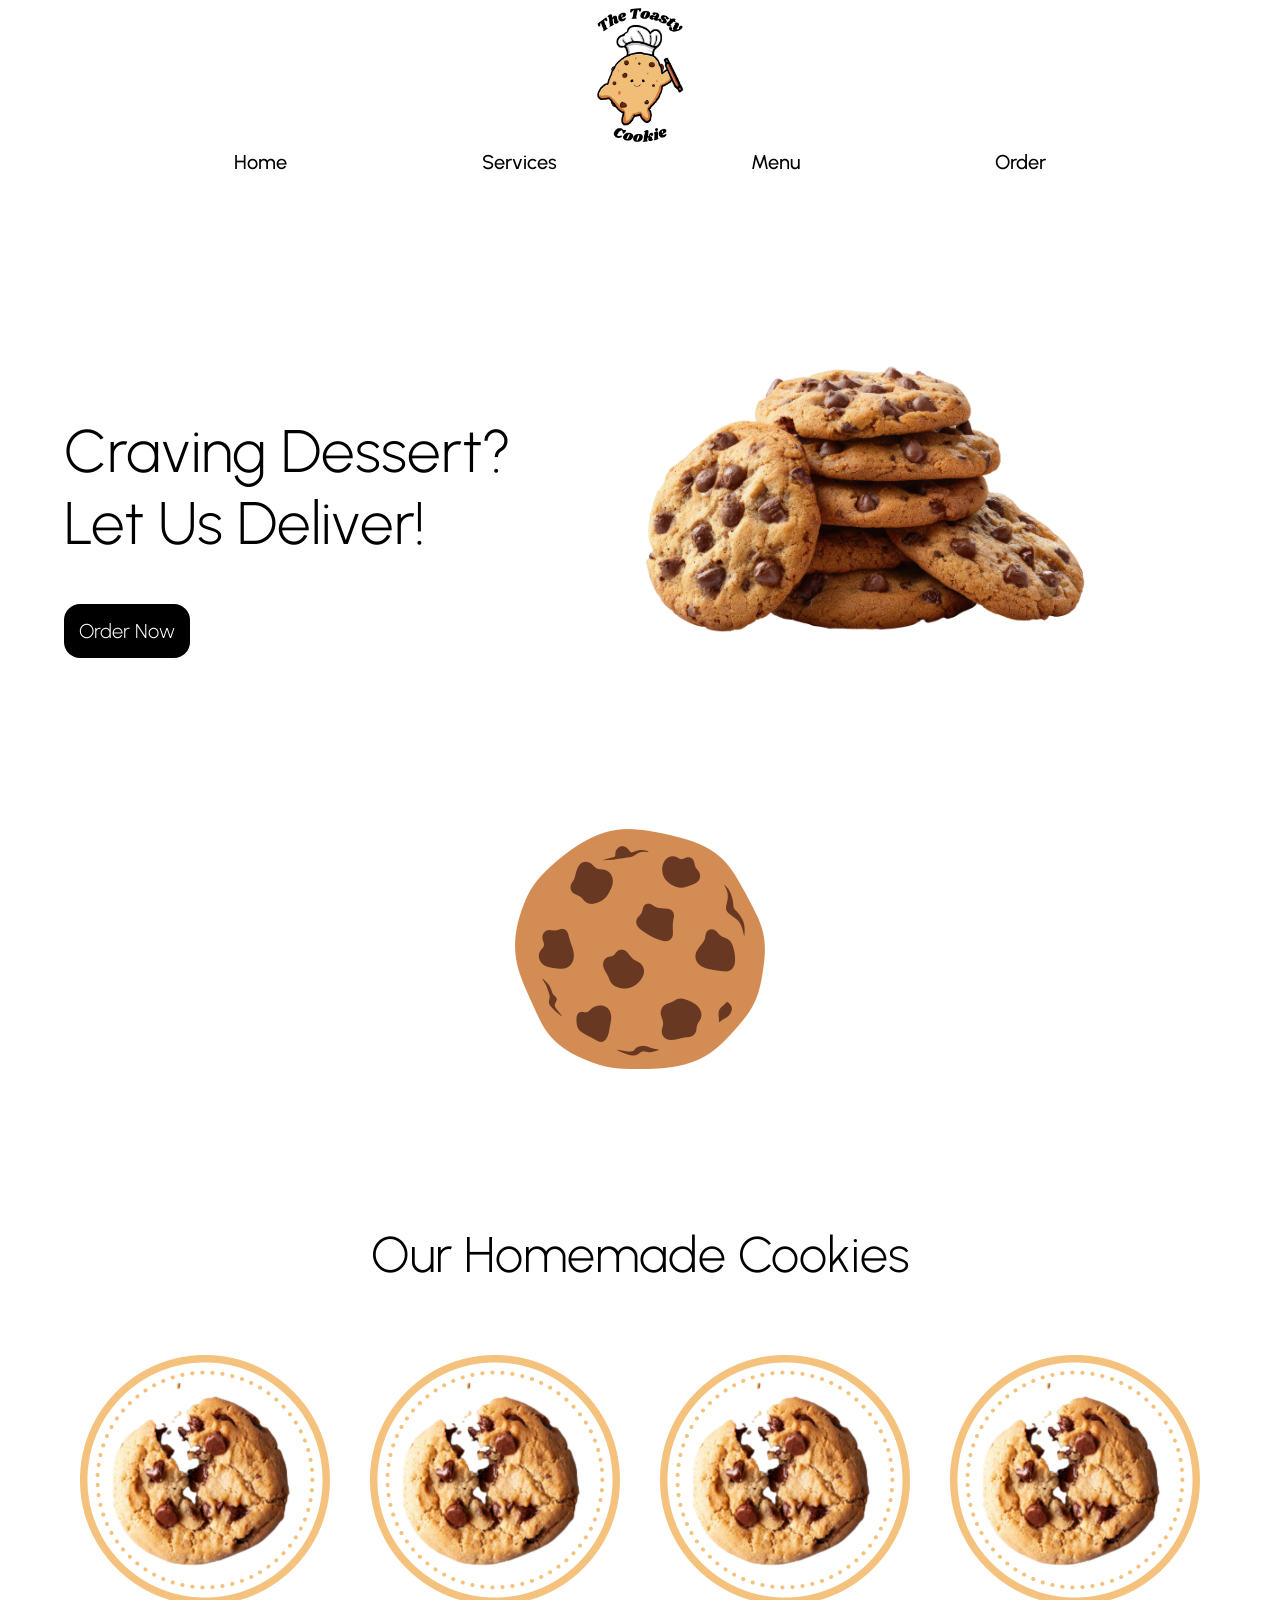
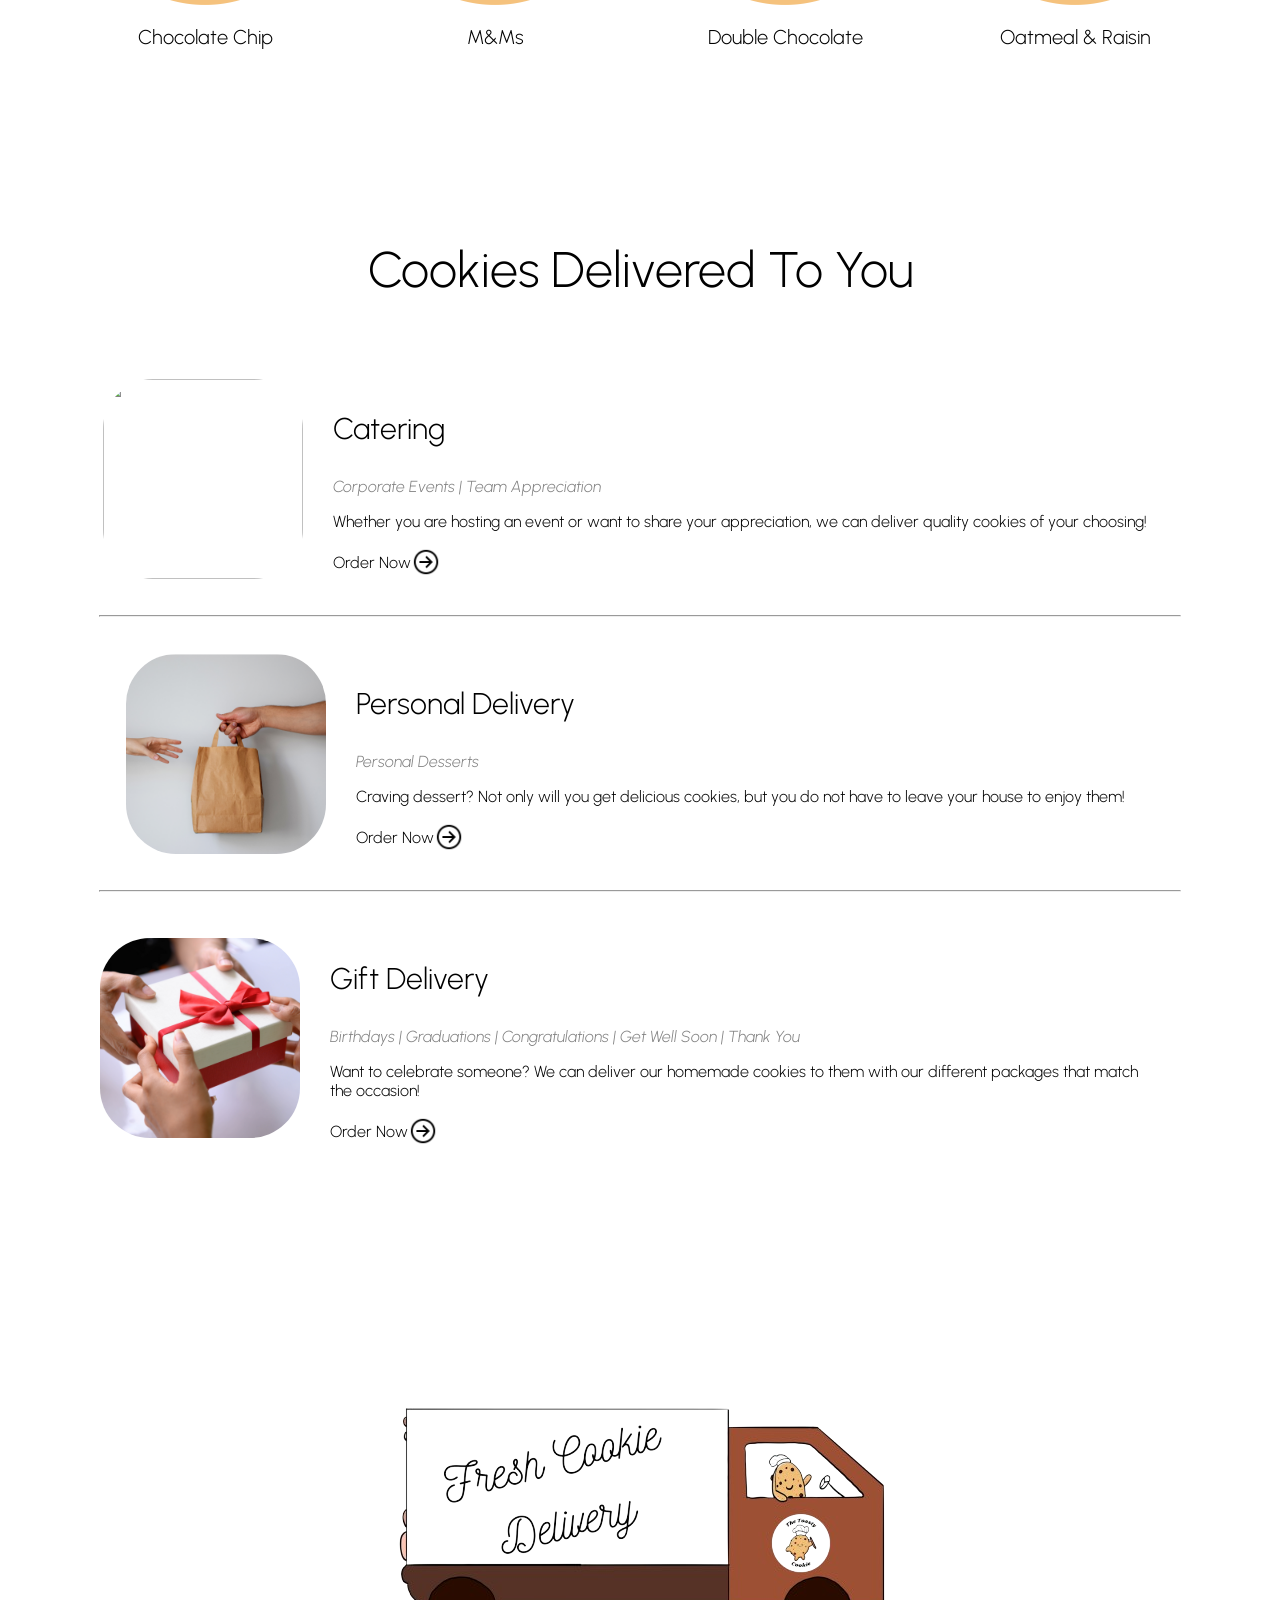
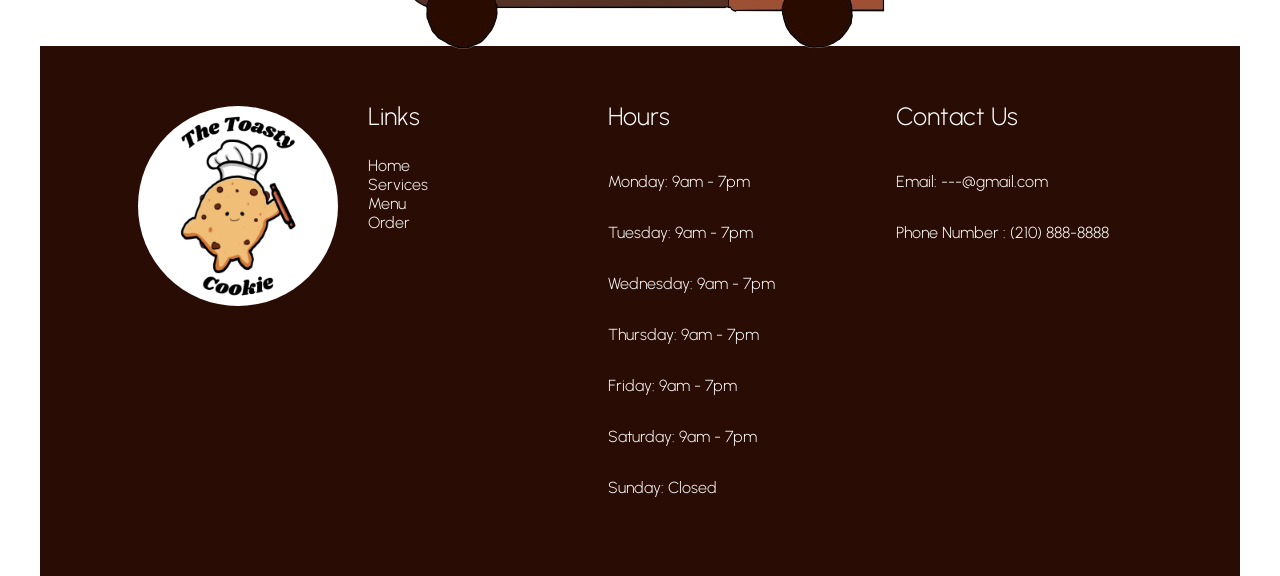
==== index.html @ 844aa222 "Add files via upload" ====
<html>

<head>
    <title>The Toasty Cookie</title>
    <link rel="icon" type="image/x-icon" href="./images/chef_toasty.ico">

    <meta name='viewport' content='width=device-width, initial-scale=1'>


    <link rel="stylesheet" href="./styles/main-style.css">


    <link rel="preconnect" href="https://fonts.googleapis.com">
    <link rel="preconnect" href="https://fonts.gstatic.com" crossorigin>
    <link href="https://fonts.googleapis.com/css2?family=Urbanist:ital,wght@0,100..900;1,100..900&display=swap" rel="stylesheet">

</head>


<body>
    <!-- Menu Container-->
    <div>
        <div class="menu-container">
            <!--Image-->
            <div>
                <img src="./images/logo.png" class="menu-logo"/>
            </div>

            <!--Options-->
            <div class="menu-options-container">
                <a href="./index.html">Home</a>
                <a href="./index.html#services">Services</a>
                <a href="./index.html#menu">Menu</a>
                <a href="./order.html">Order</a>
            </div>
        </div>
    </div>

    <!--Hero Container-->
    <div>
        <div class="hero-container">
            <!--Text + Button-->
            <div class="left-hero">
                <p class="hero-text">Craving Dessert? <br> Let Us Deliver!</p>
                <a class="hero-button">Order Now</a>
            </div>
            <!--Image-->
            <div class="right-hero">
                <img src="./images/hero-image.png" class="hero-image">
            </div>
        </div>
    </div>

    <div class="blank-spacer"></div>
    <!--Cookie Break-->
    <div>
        <center><img src="./images/cookie-break.png" class="cookie-break"></center>
    </div>
    <div class="blank-spacer"></div>

    <!--Menu Container-->
    <div id="menu">
        <div class="menu-items-container">
            <div class="menu-items-title">
                <p class="menu-items-title-text">Our Homemade Cookies</p>
            </div>

            <div class="menu-items-list">
                <div class="menu-items-item">
                    <img src="./images/chocolate-chip-menu.png" class="menu-items-item-image"/>
                    <p class="menu-items-item-title">Chocolate Chip</p>
                </div>

                <div class="menu-items-item">
                    <img src="./images/chocolate-chip-menu.png" class="menu-items-item-image"/>
                    <p class="menu-items-item-title">M&Ms</p>
                </div>

                <div class="menu-items-item">
                    <img src="./images/chocolate-chip-menu.png" class="menu-items-item-image"/>
                    <p class="menu-items-item-title">Double Chocolate</p>
                </div>

                <div class="menu-items-item">
                    <img src="./images/chocolate-chip-menu.png" class="menu-items-item-image"/>
                    <p class="menu-items-item-title">Oatmeal & Raisin</p>
                </div>
            </div>

        </div>
    </div>

    <div class="blank-spacer"></div>

    <!--Servies Container-->

    <div id="services">
        <div class="services-container">
            <div>
                <p class="services-title">Cookies Delivered To You</p>
            </div>

            <div class="service-item">
                <div><img src="./images/catering-service.png" class="service-image"/></div>
                <div class="service-item-text">
                    <p class="service-item-text-title">Catering</p>
                    <p class="service-item-text-examples">Corporate Events | Team Appreciation</p>
                    <p>Whether you are hosting an event or want to share your appreciation, we can deliver quality cookies of your choosing!</p>
                    <div class="service-item-order"><a href="./order.html">Order Now</a><img src="./images/arrow.png" class="service-item-order-arrow"></div>
                </div>
            </div>

            <hr style="width:90%">

            <div class="service-item">
                <div><img src="./images/personal-service.png" class="service-image"/></div>
                <div class="service-item-text">
                    <p class="service-item-text-title">Personal Delivery</p>
                    <p class="service-item-text-examples">Personal Desserts</p>
                    <p>Craving dessert? Not only will you get delicious cookies, but you do not have to leave your house to enjoy them!</p>
                    <div class="service-item-order"><a href="./order.html">Order Now</a><img src="./images/arrow.png" class="service-item-order-arrow"></div>
                </div>
            </div>

            <hr style="width:90%">

            <div class="service-item">
                <div><img src="./images/gift-service.png" class="service-image"/></div>
                <div class="service-item-text">
                    <p class="service-item-text-title">Gift Delivery</p>
                    <p class="service-item-text-examples">Birthdays  |  Graduations  |  Congratulations  |  Get Well Soon  |  Thank You</p>
                    <p>Want to celebrate someone? We can deliver our homemade cookies to them with our different packages that match the occasion!</p>
                    <div class="service-item-order"><a href="./order.html">Order Now</a><img src="./images/arrow.png" class="service-item-order-arrow"></div>
                </div>
            </div>

        </div>
    </div>

    <div class="blank-spacer"></div>

    <center><img src="./images/cookie-delivery.png" class="cookie-delivery-break"></center>
</body>
<footer>
    <!--footer-->
    <div class="footer-overall-container">
        <div class="footer-container">
            <div>
                <img src="./images/logo.png" class="footer-logo">
            </div>

            <div class="footer-links-container">
                <p class="footer-links-title">Links</p>
                <a href="./index.html" class="footer-links-text">Home</a>
                <a href="./index.html#services" class="footer-links-text">Services</a>
                <a href="./index.html#menu" class="footer-links-text">Menu</a>
                <a href="./order.html" class="footer-links-text">Order</a>
            </div>

            <div class="footer-hours-container">
                <p class="footer-hours-title">Hours</p>
                <p class="footer-links-text">Monday: 9am - 7pm</p>
                <p class="footer-links-text">Tuesday: 9am - 7pm</p>
                <p class="footer-links-text">Wednesday: 9am - 7pm</p>
                <p class="footer-links-text">Thursday: 9am - 7pm</p>
                <p class="footer-links-text">Friday: 9am - 7pm</p>
                <p class="footer-links-text">Saturday: 9am - 7pm</p>
                <p class="footer-links-text">Sunday: Closed</p>
            </div>

            <div class="footer-contact-container">
                <p class="footer-links-title">Contact Us</p>
                <p class="footer-links-text">Email: ---@gmail.com</p>
                <p class="footer-links-text">Phone Number : (210) 888-8888</p>
            </div>
        </div>
    </div>

    </footer>



</html>
---- styles/main-style.css ----
body
{
    max-width: 1200px;
    margin: auto;

    font-family: "Urbanist", sans-serif;
    font-optical-sizing: auto;
    font-weight: 300;
    font-style: normal;
}

.menu-options-container a
{
    text-decoration: none;
    color:black;
}



.menu-logo
{
    width: 150px;
}

.menu-container
{
    display: flex;
    flex-direction: column;
    justify-content: center;
    align-items: center;
    
    padding-bottom: 100px;
}

.menu-options-container
{
    display: flex;
    flex-direction: row;
    justify-content: space-evenly;
    align-items: center;
    width: 100%;
    font-size: 20px;

    font-family: "Urbanist", sans-serif;
    font-optical-sizing: auto;
    font-weight: 500;
    font-style: normal;
}

.hero-container
{
    display: flex;
    flex-direction: row;
    justify-content: center;
    align-items: center;
}

.left-hero
{
    width: 48%;
}

.right-hero
{
    width: 48%;
}

.hero-image
{
    width:450px;
}

.hero-text
{
    font-size: 60px;
}

.hero-button
{
    background-color: black;
    border-radius: 16px;
    font-size: 20px;
    color: white;
    padding: 15px;
}

.cookie-break
{
    width:250px;
}

.blank-spacer
{
    height:100px;
}

.menu-items-container
{
    display: flex;
    flex-direction: column;
    justify-content: center;
    align-items: center;

}
.menu-items-title-text
{
    font-size: 50px;
}

.menu-items-list
{
    display: flex;
    flex-direction: row;
    justify-content: center;
    align-items: center;
    flex-wrap: wrap;
}

.menu-items-item
{
    display: flex;
    flex-direction: column;
    justify-content: center;
    align-items: center;
    padding: 20px;
}

.menu-items-item-image
{
    width: 250px;
}

.menu-items-item-title
{
    font-size: 20px;
}

.services-container
{
    display: flex;
    flex-direction: column;
    justify-content: center;
    align-items: center;
}

.services-title
{
    font-size: 50px;
}

.service-item
{
    display: flex;
    flex-direction: row;
    justify-content: center;
    align-items: center;
    width: 90%;
}

.service-image
{
    width: 200px;
    border-radius: 50px;
}

.service-item-text
{
    padding: 30px;
}

.service-item-text-title
{
    font-size: 30px;
}

.service-item-text-examples
{
    font-size: 16px;
    color: grey;
    font-style: italic;
}

.service-item-order-arrow
{
    width:30px;
}

.service-item-order
{
    display: flex;
    flex-direction: row;
    align-items: center;
}

.service-item-order a
{
    text-decoration: none;
    color:black;
}

.cookie-delivery-break
{
    width:500px
}

.footer-container
{
    background-color: #290c03;
    margin-top: -130px;
    display: flex;
    flex-direction: row;
    align-items:flex-start;
    justify-content: center;
    height: 500px;
    padding-top: 30px;
}

.footer-logo
{
    width: 200px;
    border-radius: 100%;
    padding: 30px;
}

.footer-links-title
{
    font-size: 25px;
    color: white;
}

.footer-hours-title
{
    font-size: 25px;
    color: white;
}

.footer-links-container
{
    width:20%;
    display: flex;
    flex-direction: column;
    align-items:flex-start;
    justify-content: flex-start;
}

.footer-links-text
{
    color: white;
    text-decoration: none;
}

.footer-hours-container
{
    width:24%;
    display: flex;
    flex-direction: column;
    align-items:flex-start;
    justify-content: center;
}

.footer-contact-container
{
    width:23%;
    display: flex;
    flex-direction: column;
    align-items:flex-start;
    justify-content: flex-start;
}

@media (max-width: 500px)
{
    body
    {

        font-family: "Urbanist", sans-serif;
        font-optical-sizing: auto;
        font-weight: 300;
        font-style: normal;
    }

    .menu-options-container
    {
        display: flex;
        flex-direction: row;
        justify-content: space-evenly;
        align-items: center;
        font-size: 20px;

        font-family: "Urbanist", sans-serif;
        font-optical-sizing: auto;
        font-weight: 500;
        font-style: normal;
    }

    .hero-container
    {
        display: flex;
        flex-direction: column;
        justify-content: center;
        align-items: center;
        padding: 40px;

    }
    .hero-text
    {
        font-size: 40px;
    }

    .hero-button
    {
        width:100px;
        background-color: black;
        border-radius: 16px;
        font-size: 17px;
        color: white;
        padding: 10px;
    }


    .hero-image
    {
        display: none;
    }

    .left-hero
    {
        width: 100%;
    }

    .right-hero
    {
        width: 0%;
    }

    .cookie-break
    {
        width:150px;
    }
    .cookie-delivery-break
    {
        width:300px
    }

    .services-title
    {
        font-size: 20px;
    }

    .menu-items-title-text
    {
        font-size: 20px;
    }

    .menu-items-item-image
    {
        width: 200px;
    }

    .service-item
    {
        display: flex;
        flex-direction: column;
        justify-content: center;
        align-items: center;
        width: 90%;
        padding-top: 30px;
    }

    .footer-container
    {
        background-color: #290c03;
        margin-top: -77px;
        display: flex;
        flex-direction: column;
        align-items:flex-start;
        justify-content: center;
        height: 1300px;
        padding-left: 30px;
    }


    .footer-links-container
    {
        display: flex;
        flex-direction: column;
        align-items:flex-start;
        justify-content: flex-start;
        width: 80%;
    }
    .footer-hours-container
    {
        display: flex;
        flex-direction: column;
        align-items:flex-start;
        justify-content: flex-start;
        width: 80%;
    }
    .footer-contact-container
    {
        display: flex;
        flex-direction: column;
        align-items:flex-start;
        justify-content: flex-start;
        width: 80%;
    }
}
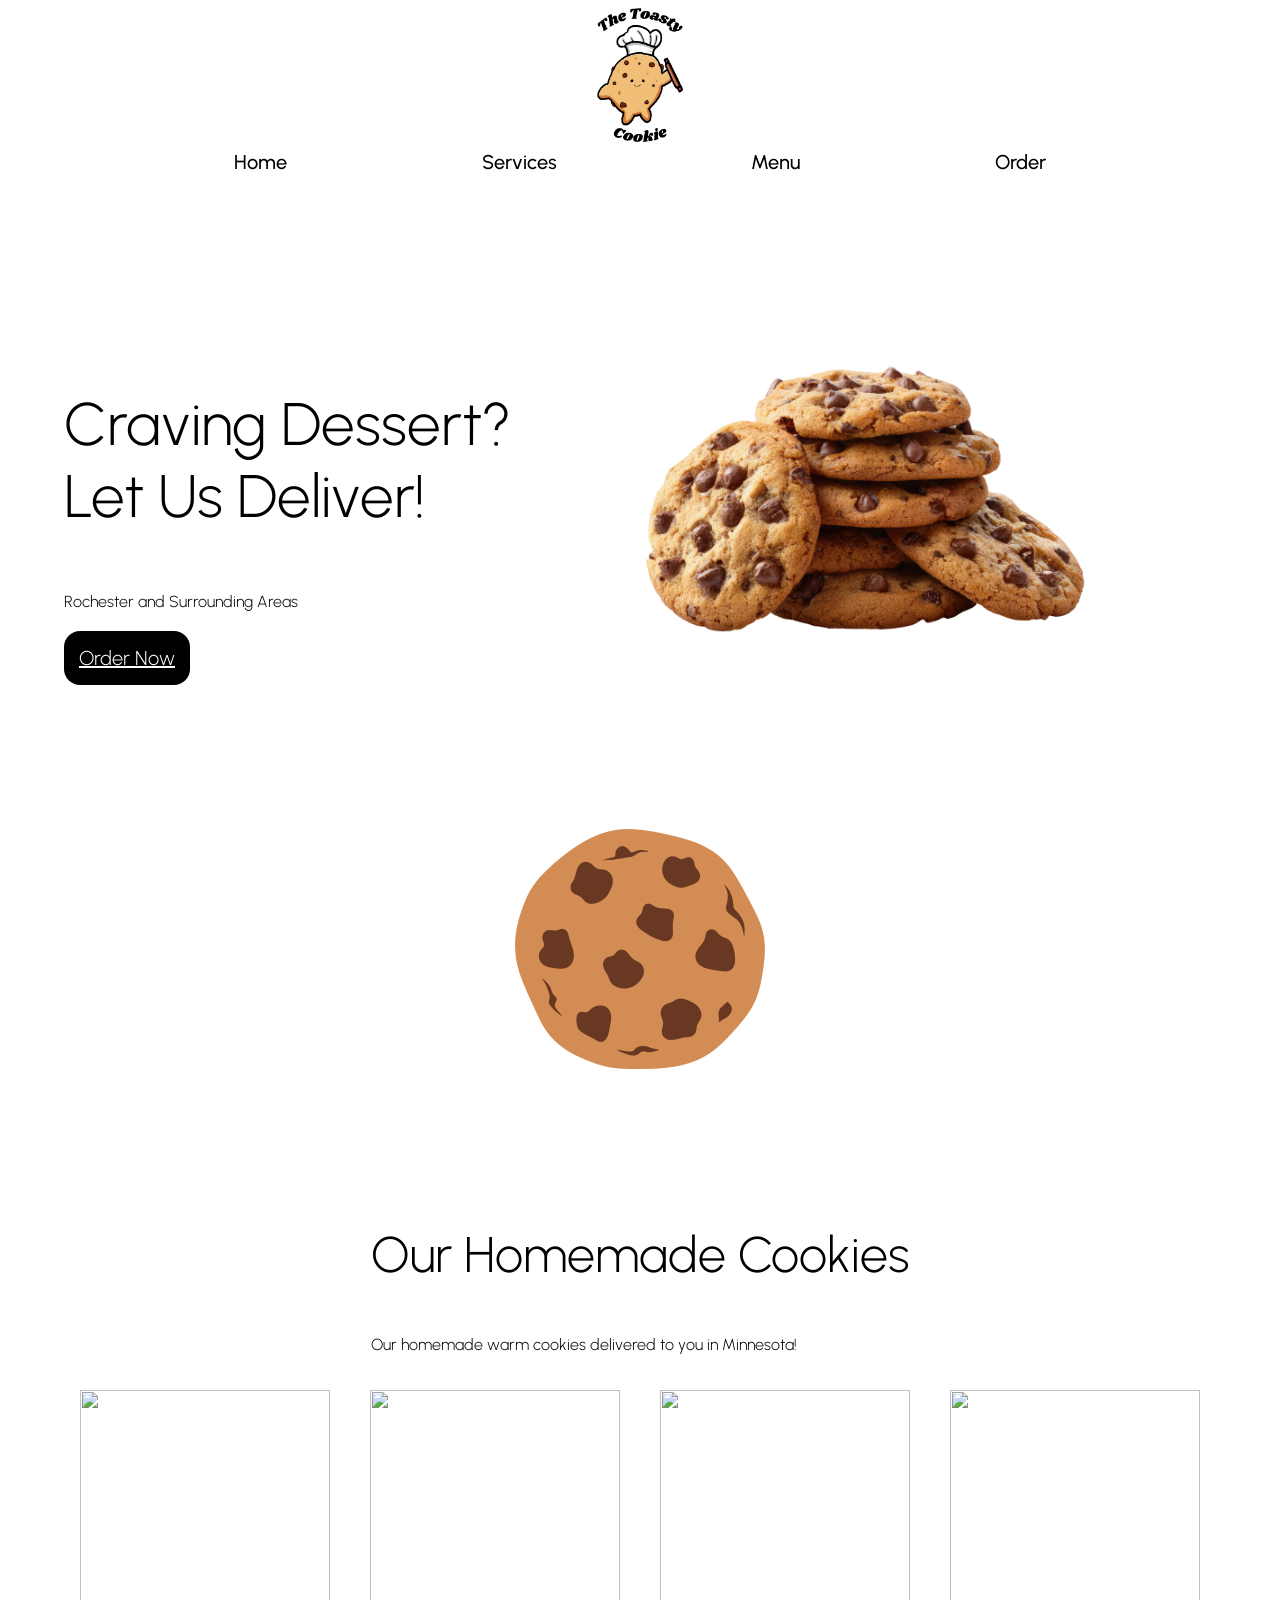
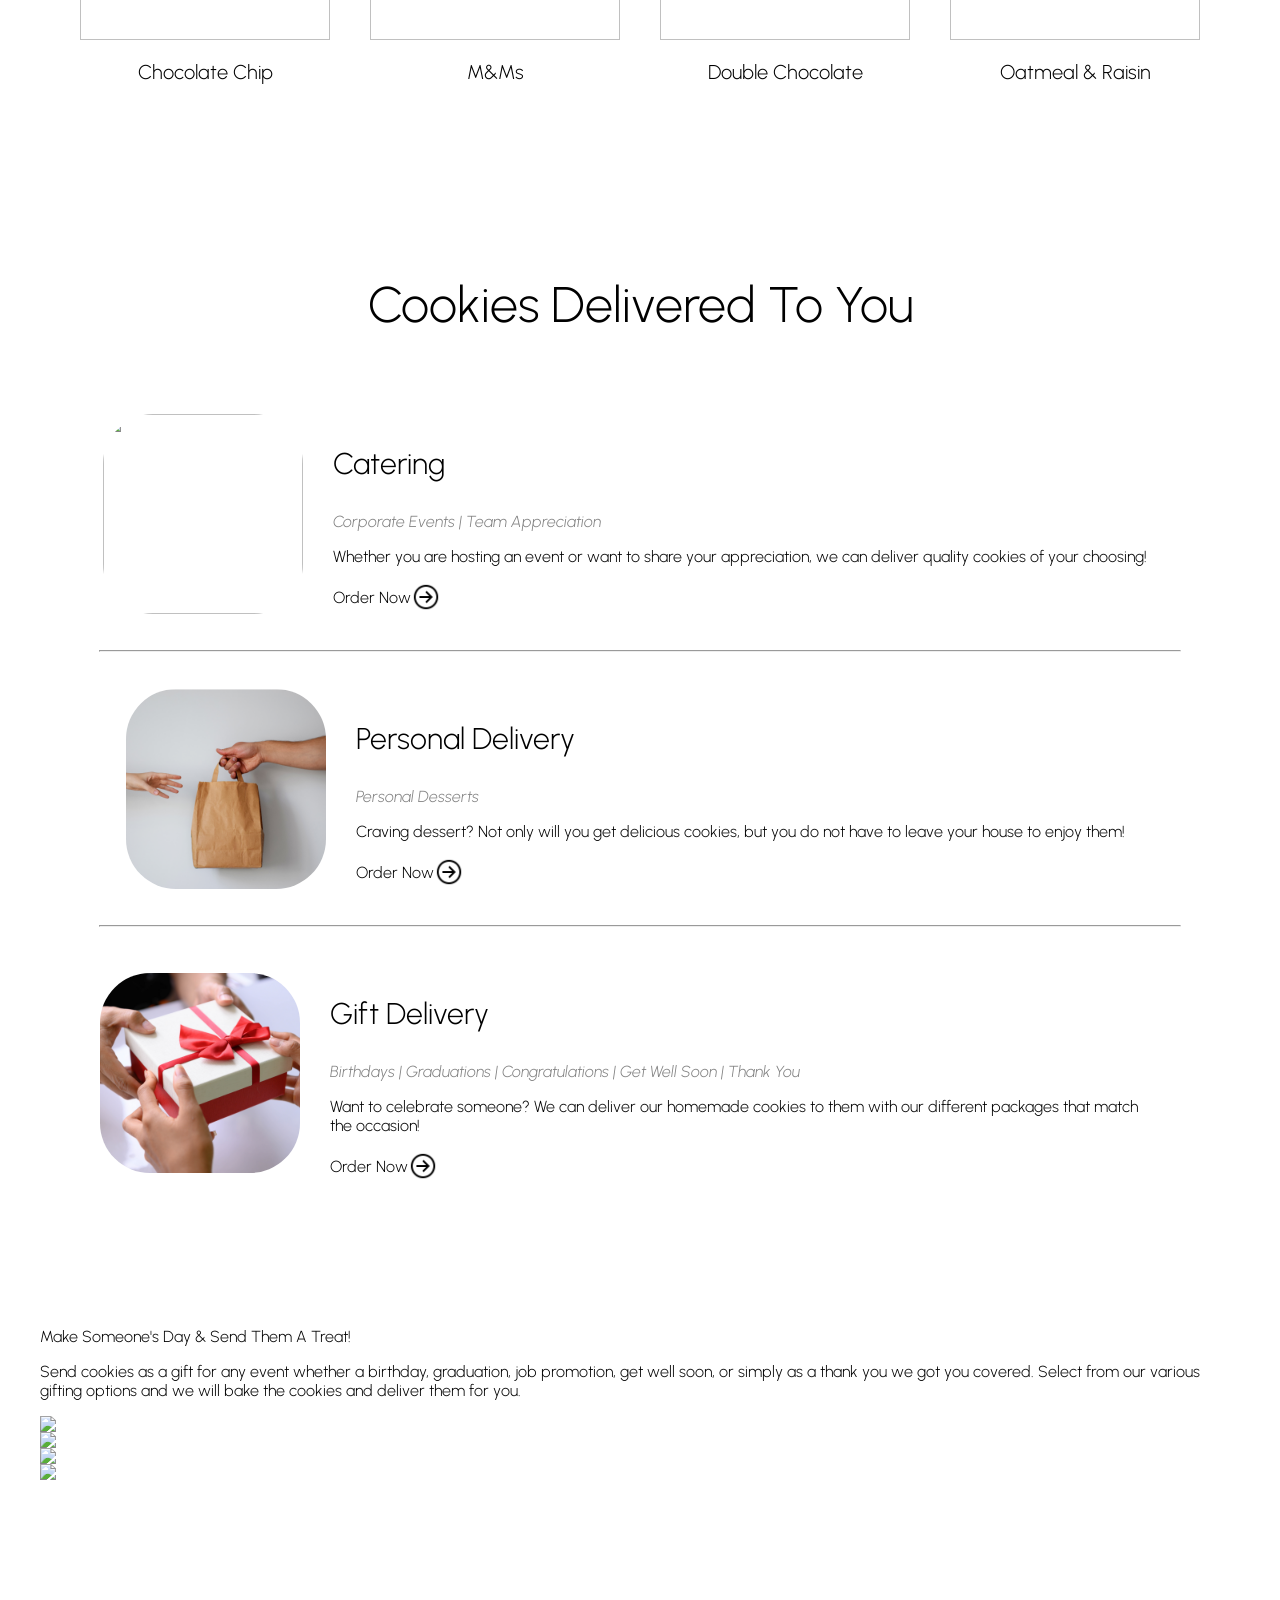
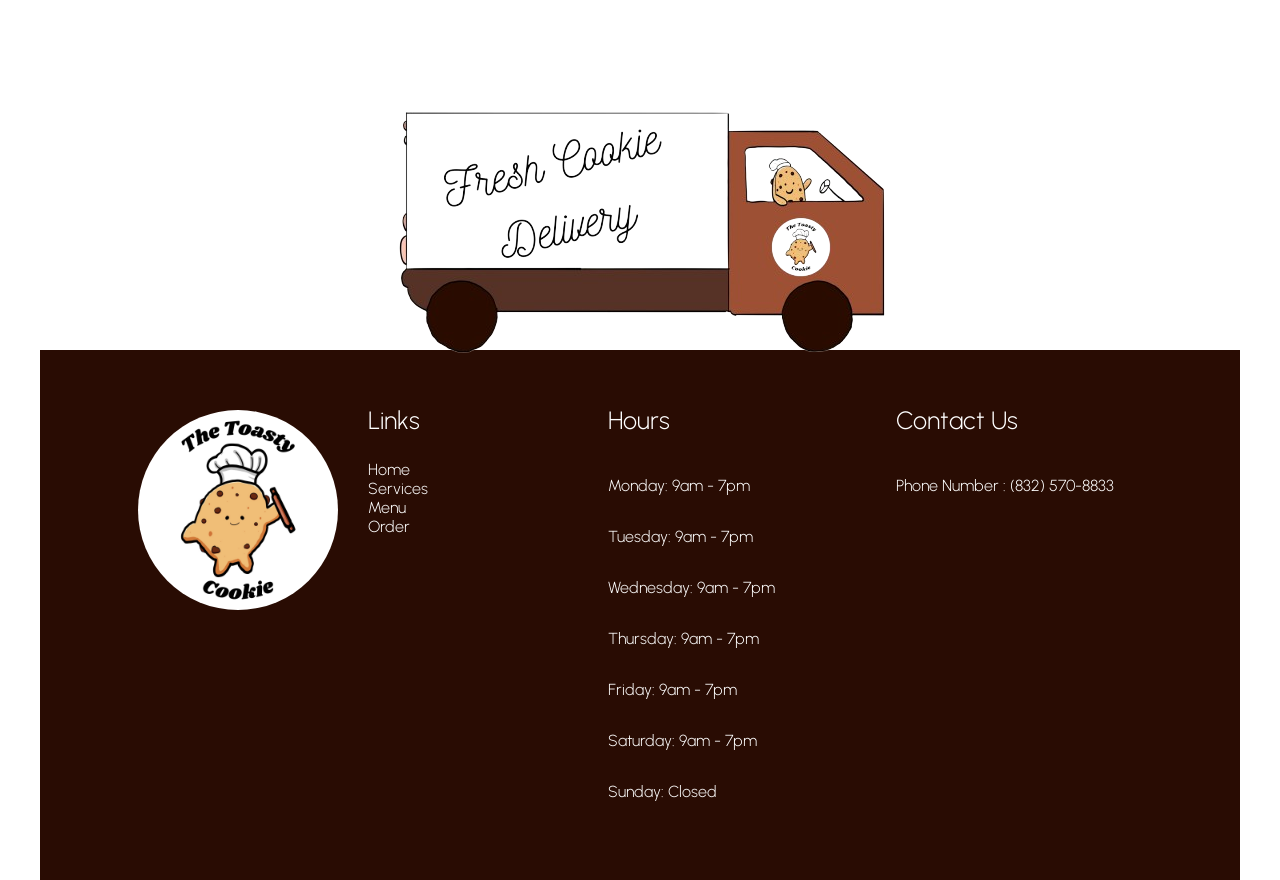
==== commit a12e6e59: "Add files via upload" ====
--- a/index.html
+++ b/index.html
@@ -42,7 +42,9 @@
             <!--Text + Button-->
             <div class="left-hero">
                 <p class="hero-text">Craving Dessert? <br> Let Us Deliver!</p>
-                <a class="hero-button">Order Now</a>
+                <p class="hero-subtext">Rochester and Surrounding Areas</p>
+                <br>
+                <a class="hero-button" href="./order.html">Order Now</a>
             </div>
             <!--Image-->
             <div class="right-hero">
@@ -63,26 +65,27 @@
         <div class="menu-items-container">
             <div class="menu-items-title">
                 <p class="menu-items-title-text">Our Homemade Cookies</p>
+                <p class="menu-items-title-subtext">Our homemade warm cookies delivered to you in Minnesota!</p>
             </div>
 
             <div class="menu-items-list">
                 <div class="menu-items-item">
-                    <img src="./images/chocolate-chip-menu.png" class="menu-items-item-image"/>
+                    <img src="./images/cookie_images/chocolate_chip.png" class="menu-items-item-image"/>
                     <p class="menu-items-item-title">Chocolate Chip</p>
                 </div>
 
                 <div class="menu-items-item">
-                    <img src="./images/chocolate-chip-menu.png" class="menu-items-item-image"/>
+                    <img src="./images/cookie_images/mm.png" class="menu-items-item-image"/>
                     <p class="menu-items-item-title">M&Ms</p>
                 </div>
 
                 <div class="menu-items-item">
-                    <img src="./images/chocolate-chip-menu.png" class="menu-items-item-image"/>
+                    <img src="./images/cookie_images/double_chocolate.png" class="menu-items-item-image"/>
                     <p class="menu-items-item-title">Double Chocolate</p>
                 </div>
 
                 <div class="menu-items-item">
-                    <img src="./images/chocolate-chip-menu.png" class="menu-items-item-image"/>
+                    <img src="./images/cookie_images/oatmeal.png" class="menu-items-item-image"/>
                     <p class="menu-items-item-title">Oatmeal & Raisin</p>
                 </div>
             </div>
@@ -138,6 +141,36 @@
     </div>
 
     <div class="blank-spacer"></div>
+
+    <!-- Gift Showcase -->
+
+    <div class="gift-showcase-section-container">
+        <div class="gift-showcase-header-text-container">
+            <p class="gift-showcase-header-text-title">Make Someone's Day & Send Them A Treat!</p>
+            <p>Send cookies as a gift for any event whether a birthday, graduation, job promotion, get well soon, or simply as a thank you we got you covered. Select from our various gifting options and we will bake the cookies and deliver them for you.</p>
+        </div>
+
+        <div class="gift-showcase-images-container">
+            <div class="gift-showcase-image-item">
+                <img src="./images/gift_type_images/happy_birthday.jpeg" class="gift_type_image_showcase">
+            </div>
+            
+            <div class="gift-showcase-image-item">
+                <img src="./images/gift_type_images/congratulations.jpeg" class="gift_type_image_showcase">
+            </div>
+
+            <div class="gift-showcase-image-item">
+                <img src="./images/gift_type_images/get_well_soon.jpeg" class="gift_type_image_showcase">
+            </div>
+
+            <div class="gift-showcase-image-item">
+                <img src="./images/gift_type_images/thank_you.jpeg" class="gift_type_image_showcase">
+            </div>
+        </div>
+    </div>
+
+    <div class="blank-spacer"></div>
+
 
     <center><img src="./images/cookie-delivery.png" class="cookie-delivery-break"></center>
 </body>
@@ -170,8 +203,8 @@
 
             <div class="footer-contact-container">
                 <p class="footer-links-title">Contact Us</p>
-                <p class="footer-links-text">Email: ---@gmail.com</p>
-                <p class="footer-links-text">Phone Number : (210) 888-8888</p>
+                <!--<p class="footer-links-text">Email: ---@gmail.com</p>-->
+                <p class="footer-links-text">Phone Number : (832) 570-8833</p>
             </div>
         </div>
     </div>
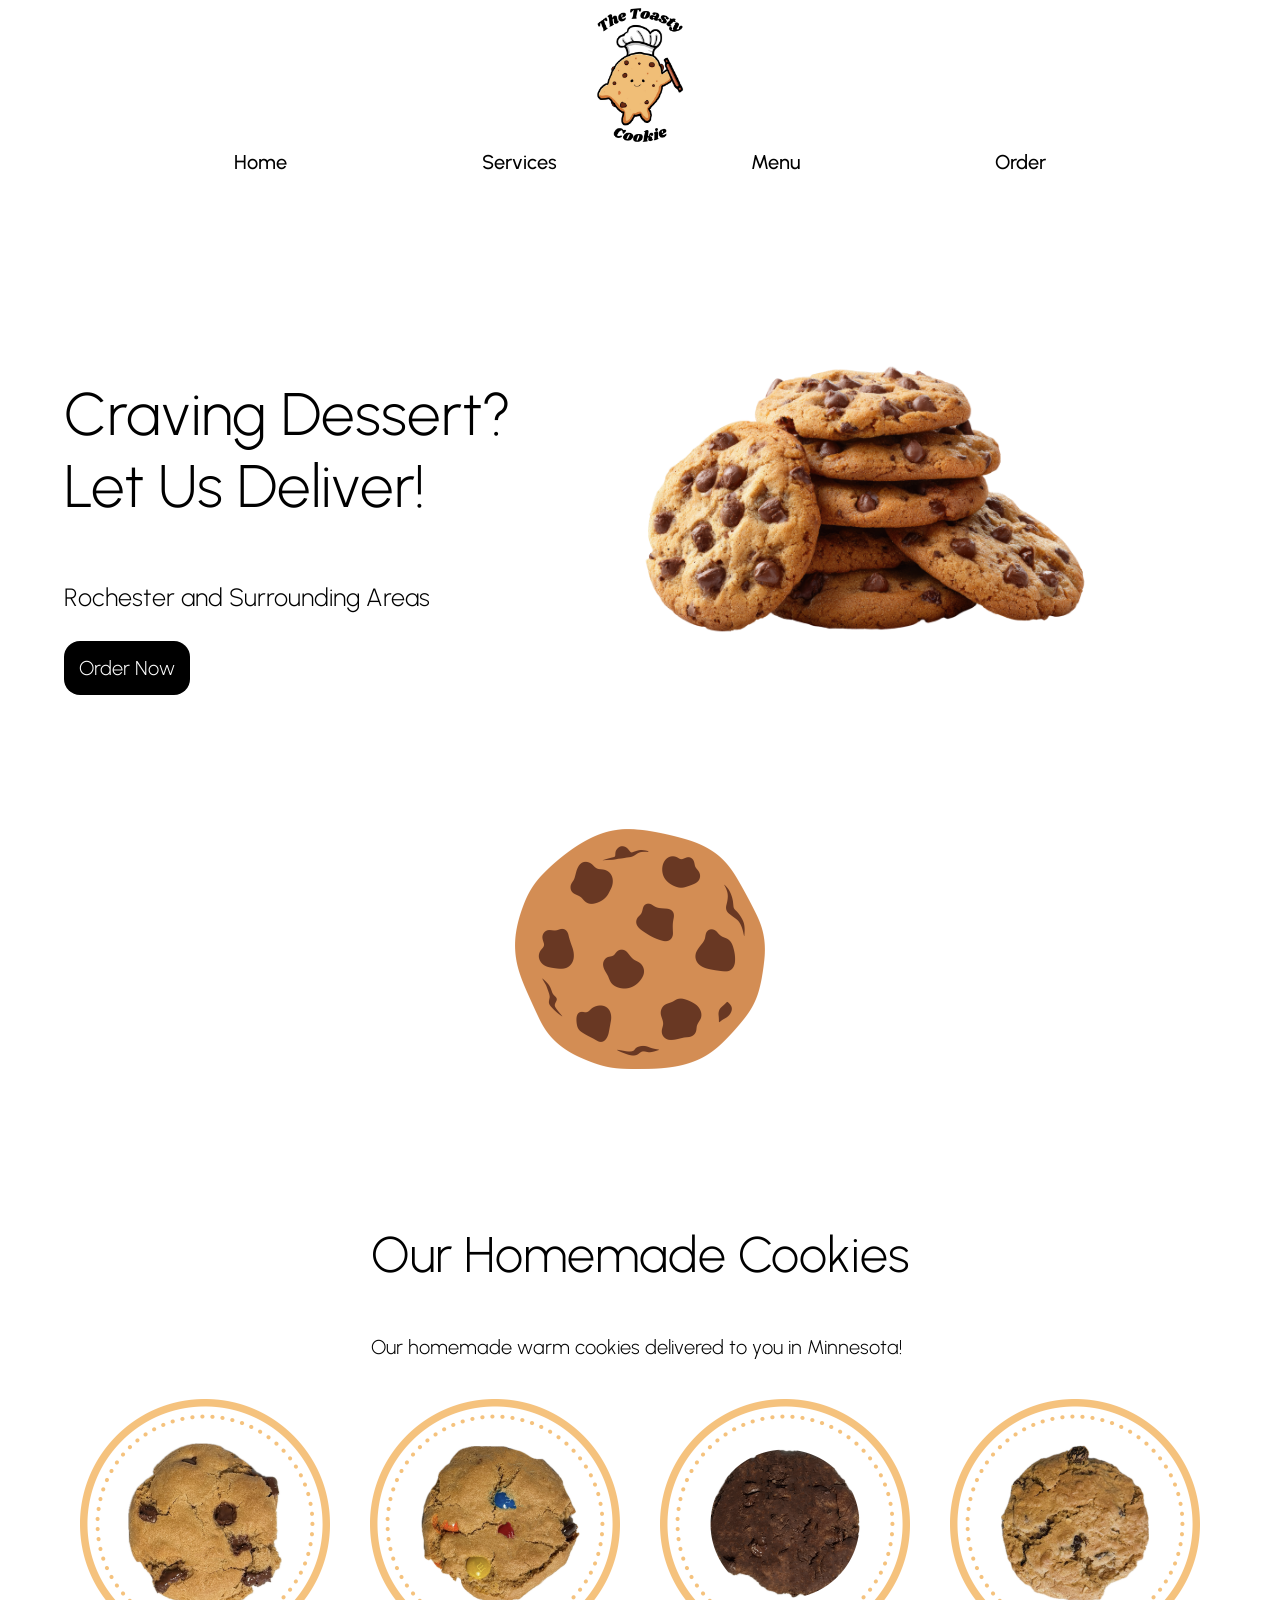
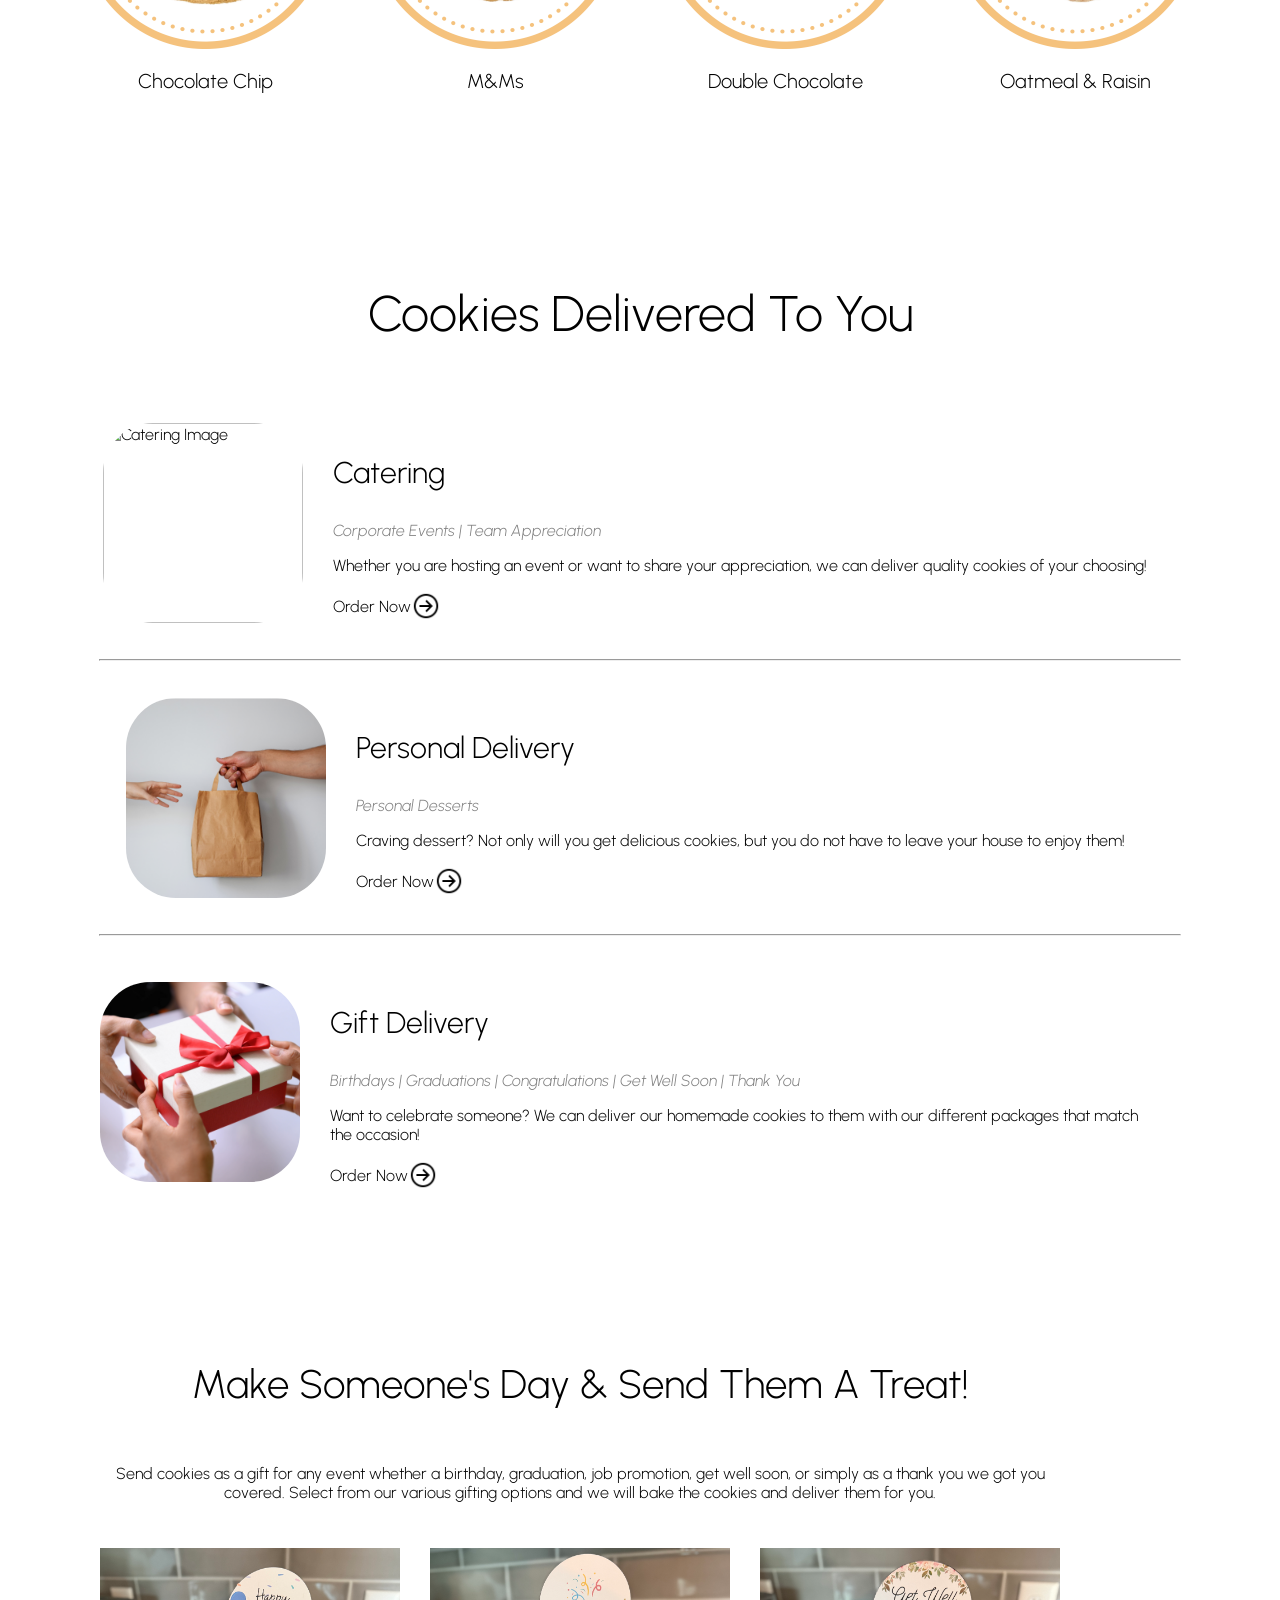
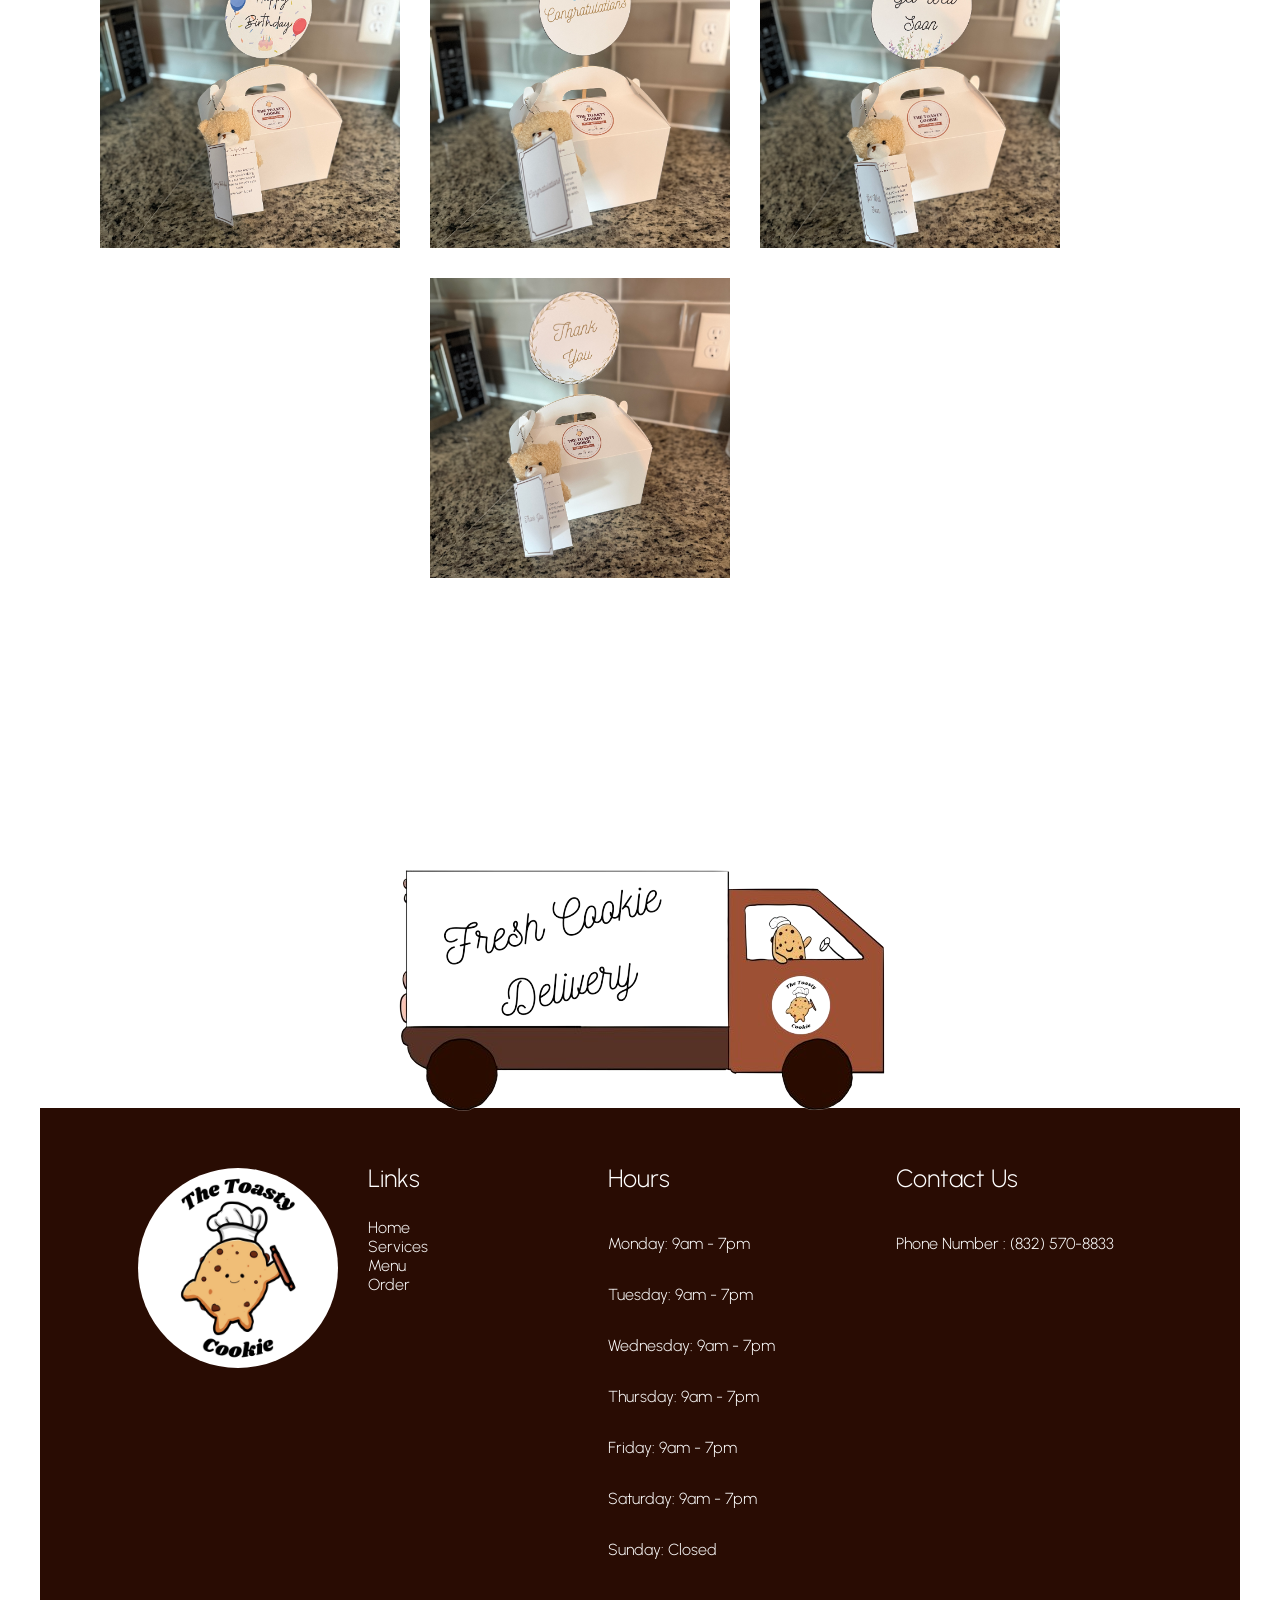
==== commit 80c0ecd5: "Add files via upload" ====
--- a/index.html
+++ b/index.html
@@ -13,6 +13,8 @@
     <link rel="preconnect" href="https://fonts.googleapis.com">
     <link rel="preconnect" href="https://fonts.gstatic.com" crossorigin>
     <link href="https://fonts.googleapis.com/css2?family=Urbanist:ital,wght@0,100..900;1,100..900&display=swap" rel="stylesheet">
+    <link rel="preload" as="image" href="hero-img.png">
+
 
 </head>
 
@@ -23,7 +25,7 @@
         <div class="menu-container">
             <!--Image-->
             <div>
-                <img src="./images/logo.png" class="menu-logo"/>
+                <img src="./images/logo.png" class="menu-logo" alt="The Toasty Cookie Logo" loading=“lazy” decoding=“async”/>
             </div>
 
             <!--Options-->
@@ -48,7 +50,7 @@
             </div>
             <!--Image-->
             <div class="right-hero">
-                <img src="./images/hero-image.png" class="hero-image">
+                <img src="./images/hero-image.png" class="hero-image" alt="Stack of chocolate Chip Cookies" loading=“lazy” decoding=“async”>
             </div>
         </div>
     </div>
@@ -56,7 +58,7 @@
     <div class="blank-spacer"></div>
     <!--Cookie Break-->
     <div>
-        <center><img src="./images/cookie-break.png" class="cookie-break"></center>
+        <center><img src="./images/cookie-break.png" class="cookie-break" alt="Basic Cookie Image" loading=“lazy” decoding=“async”></center>
     </div>
     <div class="blank-spacer"></div>
 
@@ -70,22 +72,22 @@
 
             <div class="menu-items-list">
                 <div class="menu-items-item">
-                    <img src="./images/cookie_images/chocolate_chip.png" class="menu-items-item-image"/>
+                    <img src="./images/cookie_images/chocolate_chip.png" class="menu-items-item-image" alt="Chocolate Chip Cookie Image" loading=“lazy” decoding=“async”/>
                     <p class="menu-items-item-title">Chocolate Chip</p>
                 </div>
 
                 <div class="menu-items-item">
-                    <img src="./images/cookie_images/mm.png" class="menu-items-item-image"/>
+                    <img src="./images/cookie_images/mm.png" class="menu-items-item-image" alt="M&M Cookie Image" loading=“lazy” decoding=“async”/>
                     <p class="menu-items-item-title">M&Ms</p>
                 </div>
 
                 <div class="menu-items-item">
-                    <img src="./images/cookie_images/double_chocolate.png" class="menu-items-item-image"/>
+                    <img src="./images/cookie_images/double_chocolate.png" class="menu-items-item-image" alt="Double Chocolate Chip Cookie" loading=“lazy” decoding=“async”/>
                     <p class="menu-items-item-title">Double Chocolate</p>
                 </div>
 
                 <div class="menu-items-item">
-                    <img src="./images/cookie_images/oatmeal.png" class="menu-items-item-image"/>
+                    <img src="./images/cookie_images/oatmeal.png" class="menu-items-item-image" alt="Oatmeal Raisin Cookie" loading=“lazy” decoding=“async”/>
                     <p class="menu-items-item-title">Oatmeal & Raisin</p>
                 </div>
             </div>
@@ -104,7 +106,7 @@
             </div>
 
             <div class="service-item">
-                <div><img src="./images/catering-service.png" class="service-image"/></div>
+                <div><img src="./images/catering-service.png" class="service-image" alt="Catering Image" loading=“lazy” decoding=“async”/></div>
                 <div class="service-item-text">
                     <p class="service-item-text-title">Catering</p>
                     <p class="service-item-text-examples">Corporate Events | Team Appreciation</p>
@@ -116,7 +118,7 @@
             <hr style="width:90%">
 
             <div class="service-item">
-                <div><img src="./images/personal-service.png" class="service-image"/></div>
+                <div><img src="./images/personal-service.png" class="service-image" alt="Personal Delivery Image" loading=“lazy” decoding=“async”/></div>
                 <div class="service-item-text">
                     <p class="service-item-text-title">Personal Delivery</p>
                     <p class="service-item-text-examples">Personal Desserts</p>
@@ -128,7 +130,7 @@
             <hr style="width:90%">
 
             <div class="service-item">
-                <div><img src="./images/gift-service.png" class="service-image"/></div>
+                <div><img src="./images/gift-service.png" class="service-image" alt="Gift Delivery Image" loading=“lazy” decoding=“async”/></div>
                 <div class="service-item-text">
                     <p class="service-item-text-title">Gift Delivery</p>
                     <p class="service-item-text-examples">Birthdays  |  Graduations  |  Congratulations  |  Get Well Soon  |  Thank You</p>
@@ -152,34 +154,34 @@
 
         <div class="gift-showcase-images-container">
             <div class="gift-showcase-image-item">
-                <img src="./images/gift_type_images/happy_birthday.jpeg" class="gift_type_image_showcase">
+                <img src="./images/gift_type_images/happy_birthday.jpeg" class="gift_type_image_showcase" alt="Happy Birthday Delivery Package" loading=“lazy” decoding=“async”/>
             </div>
             
             <div class="gift-showcase-image-item">
-                <img src="./images/gift_type_images/congratulations.jpeg" class="gift_type_image_showcase">
-            </div>
-
-            <div class="gift-showcase-image-item">
-                <img src="./images/gift_type_images/get_well_soon.jpeg" class="gift_type_image_showcase">
-            </div>
-
-            <div class="gift-showcase-image-item">
-                <img src="./images/gift_type_images/thank_you.jpeg" class="gift_type_image_showcase">
-            </div>
-        </div>
-    </div>
-
-    <div class="blank-spacer"></div>
-
-
-    <center><img src="./images/cookie-delivery.png" class="cookie-delivery-break"></center>
+                <img src="./images/gift_type_images/congratulations.jpeg" class="gift_type_image_showcase" alt="Congratulations Delivery Package" loading=“lazy” decoding=“async”/>
+            </div>
+
+            <div class="gift-showcase-image-item">
+                <img src="./images/gift_type_images/get_well_soon.jpeg" class="gift_type_image_showcase" alt="Get Well Soon Delivery Package" loading=“lazy” decoding=“async” />
+            </div>
+
+            <div class="gift-showcase-image-item">
+                <img src="./images/gift_type_images/thank_you.jpeg" class="gift_type_image_showcase" alt="Thank You Delivery Package" loading=“lazy” decoding=“async” />
+            </div>
+        </div>
+    </div>
+
+    <div class="blank-spacer"></div>
+
+
+    <center><img src="./images/cookie-delivery.png" class="cookie-delivery-break" alt="Cookie Driving Truck Image" loading=“lazy” decoding=“async” /></center>
 </body>
 <footer>
     <!--footer-->
     <div class="footer-overall-container">
         <div class="footer-container">
             <div>
-                <img src="./images/logo.png" class="footer-logo">
+                <img src="./images/logo.png" class="footer-logo" alt="The Toasty Cookie Logo" loading=“lazy” decoding=“async” />
             </div>
 
             <div class="footer-links-container">
--- a/styles/main-style.css
+++ b/styles/main-style.css
@@ -73,6 +73,11 @@
 .hero-text
 {
     font-size: 60px;
+}
+
+.hero-subtext
+{
+    font-size: 25px;
 }
 
 .hero-button
@@ -82,6 +87,7 @@
     font-size: 20px;
     color: white;
     padding: 15px;
+    text-decoration: none;
 }
 
 .cookie-break
@@ -105,6 +111,11 @@
 .menu-items-title-text
 {
     font-size: 50px;
+}
+
+.menu-items-title-subtext
+{
+    font-size: 20px;
 }
 
 .menu-items-list
@@ -265,6 +276,58 @@
     flex-direction: column;
     align-items:flex-start;
     justify-content: flex-start;
+}
+
+.gift-showcase-section-container
+{
+    display: flex;
+    flex-direction: column;
+    justify-content: center;
+    align-items: center;
+    flex-wrap: wrap;
+    width: 90%;
+
+}
+
+.gift-showcase-header-text-container
+{
+    display: flex;
+    flex-direction: column;
+    justify-content: center;
+    align-items: center;
+    width: 90%;
+    text-align: center;
+}
+
+.gift-showcase-images-container
+{
+    display: flex;
+    flex-direction: row;
+    justify-content: center;
+    align-items: center;   
+    flex-wrap: wrap;
+    padding: 30px;
+}
+
+.gift-showcase-image-item
+{
+
+    display: flex;
+    flex-direction: row;
+    justify-content: center;
+    align-items: center;  
+    width: 330px;
+    padding-bottom: 30px;
+}
+
+.gift_type_image_showcase
+{
+    width: 300px;
+}
+
+.gift-showcase-header-text-title
+{
+    font-size: 40px;
 }
 
 @media (max-width: 500px)
@@ -351,6 +414,11 @@
         font-size: 20px;
     }
 
+    .menu-items-title-subtext
+    {
+        font-size: 16px;
+    }
+
     .menu-items-item-image
     {
         width: 200px;
@@ -403,4 +471,14 @@
         justify-content: flex-start;
         width: 80%;
     }
+    .gift-showcase-images-container
+    {
+        display: flex;
+        flex-direction: row;
+        justify-content: center;
+        align-items: center;   
+        flex-wrap: wrap;
+        padding: 30px;
+        width: 90%;
+    }
 }
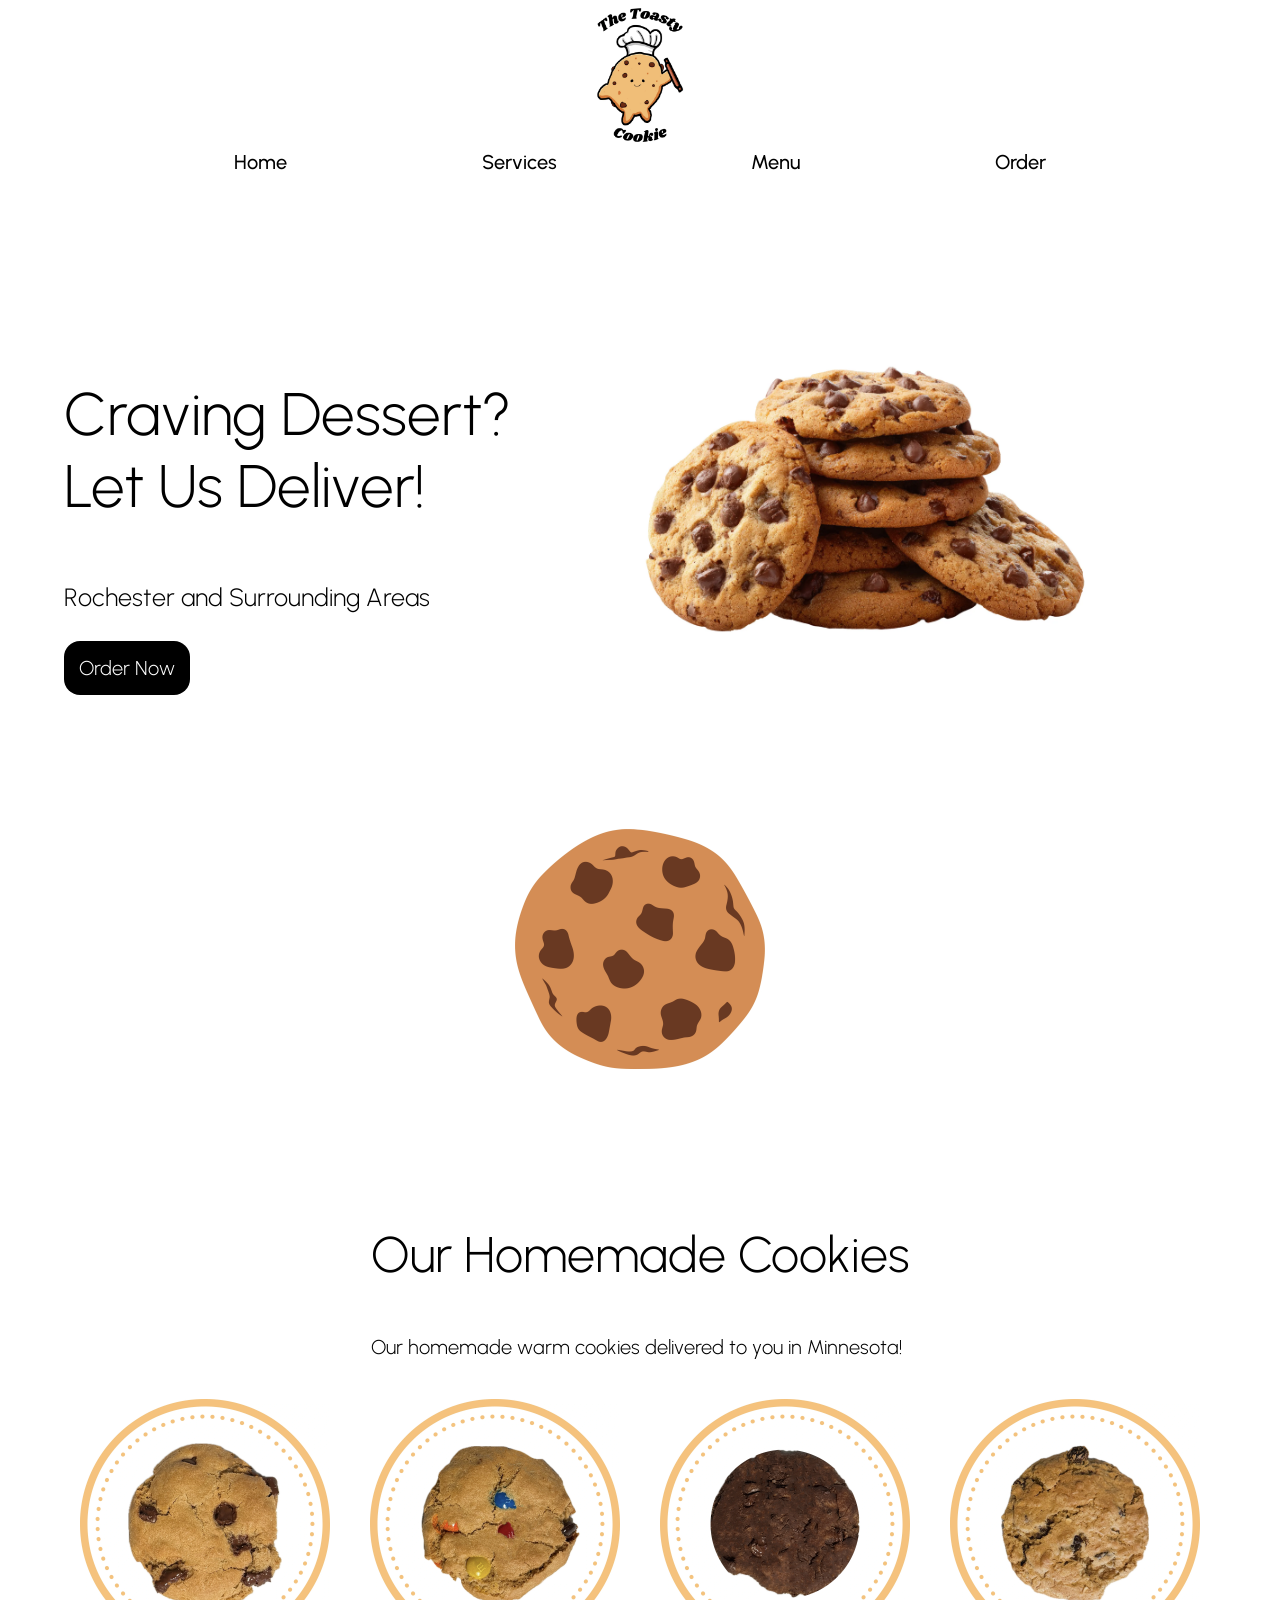
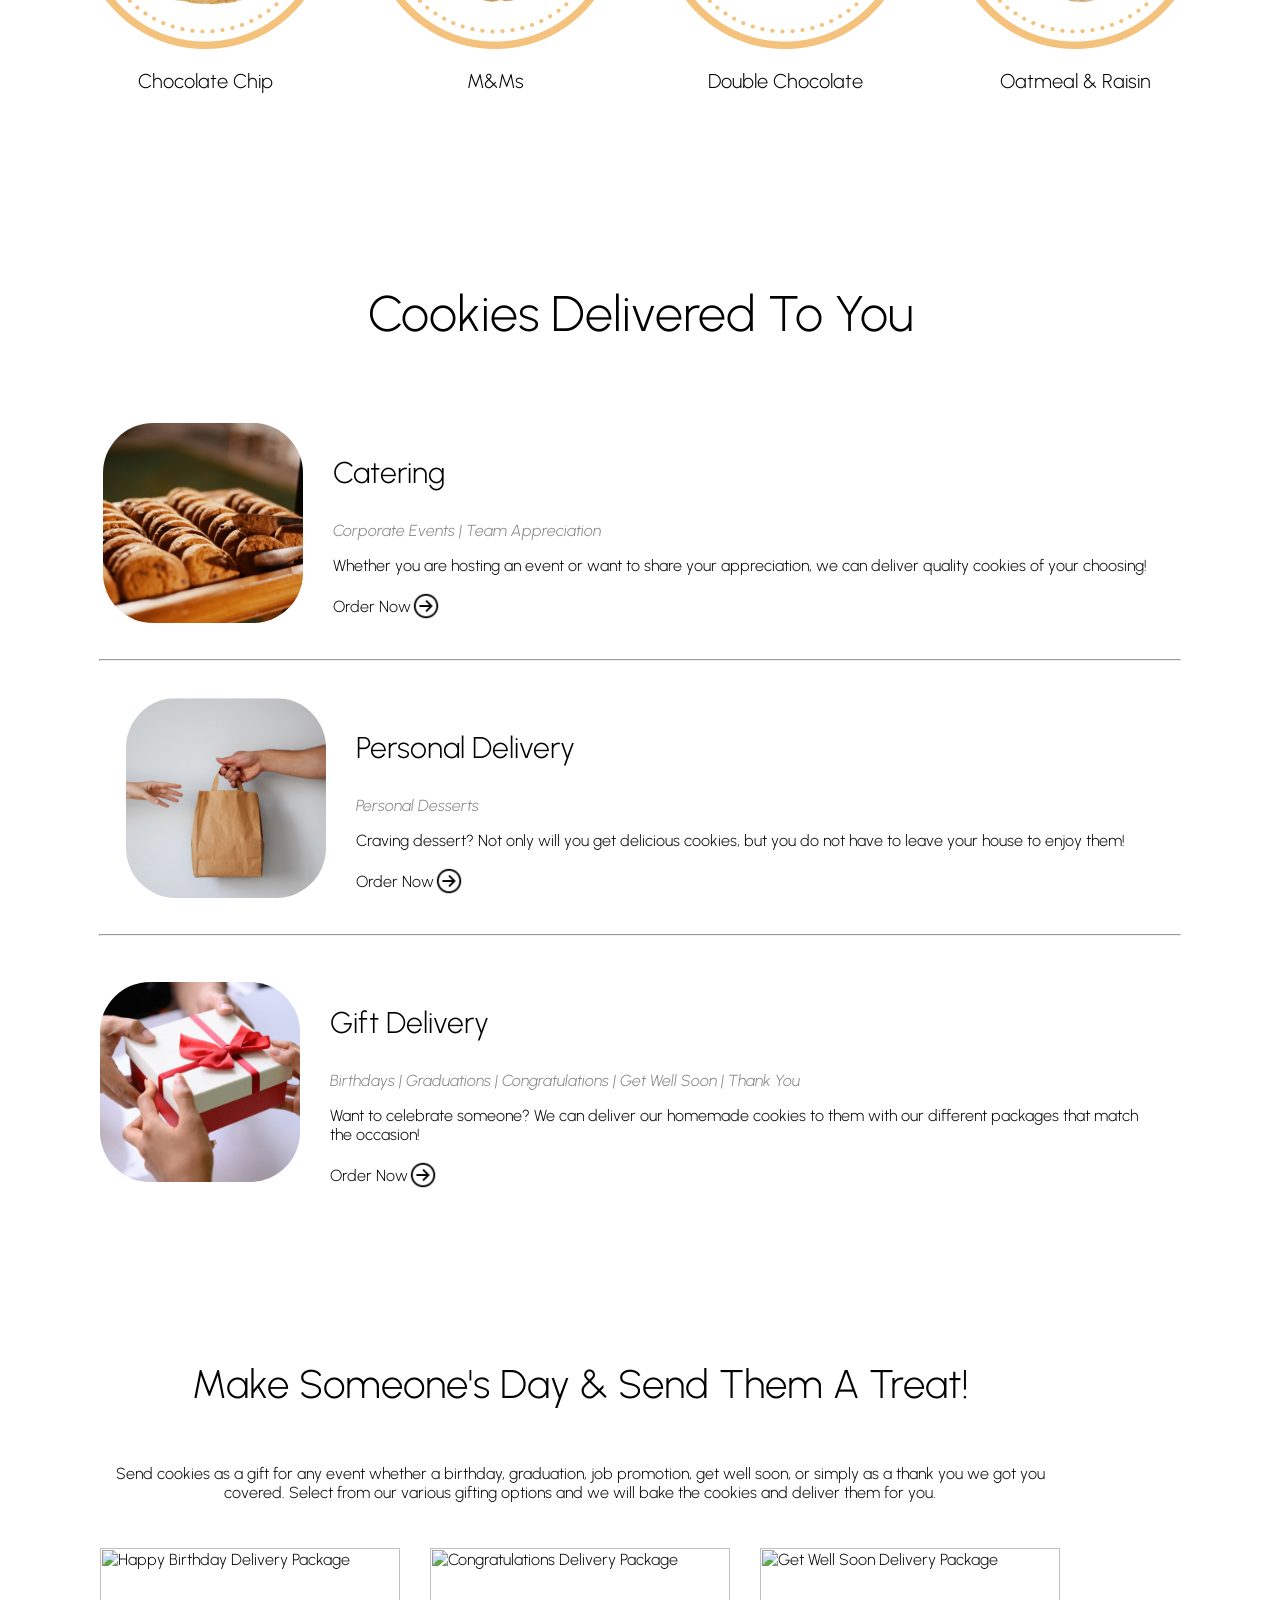
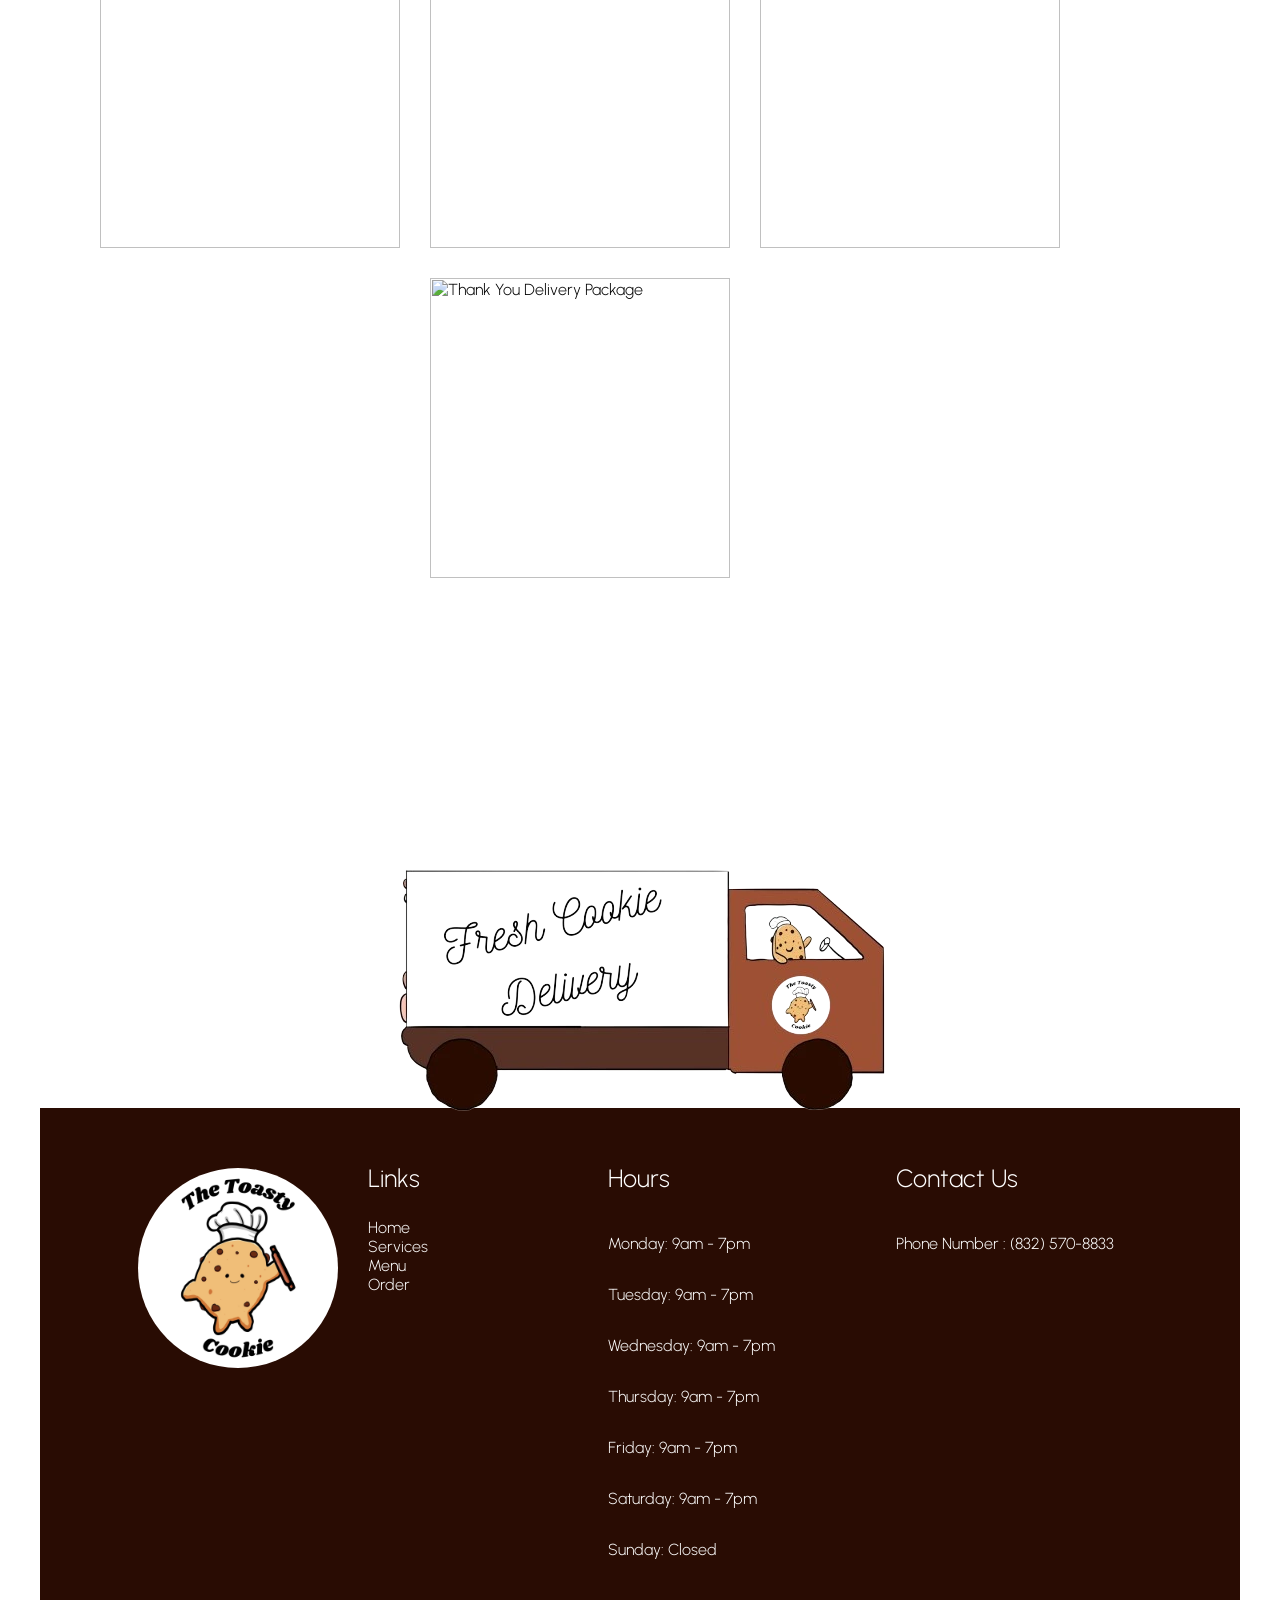
==== commit 70677a7b: "Add files via upload" ====
--- a/index.html
+++ b/index.html
@@ -13,7 +13,7 @@
     <link rel="preconnect" href="https://fonts.googleapis.com">
     <link rel="preconnect" href="https://fonts.gstatic.com" crossorigin>
     <link href="https://fonts.googleapis.com/css2?family=Urbanist:ital,wght@0,100..900;1,100..900&display=swap" rel="stylesheet">
-    <link rel="preload" as="image" href="hero-img.png">
+    <link rel="preload" as="image" href="hero-img.webp">
 
 
 </head>
@@ -25,7 +25,7 @@
         <div class="menu-container">
             <!--Image-->
             <div>
-                <img src="./images/logo.png" class="menu-logo" alt="The Toasty Cookie Logo" loading=“lazy” decoding=“async”/>
+                <img src="./images/logo.webp" class="menu-logo" alt="The Toasty Cookie Logo" loading=“lazy” decoding=“async”/>
             </div>
 
             <!--Options-->
@@ -50,7 +50,7 @@
             </div>
             <!--Image-->
             <div class="right-hero">
-                <img src="./images/hero-image.png" class="hero-image" alt="Stack of chocolate Chip Cookies" loading=“lazy” decoding=“async”>
+                <img src="./images/hero-image.webp" class="hero-image" alt="Stack of chocolate Chip Cookies" loading=“lazy” decoding=“async”>
             </div>
         </div>
     </div>
@@ -58,7 +58,7 @@
     <div class="blank-spacer"></div>
     <!--Cookie Break-->
     <div>
-        <center><img src="./images/cookie-break.png" class="cookie-break" alt="Basic Cookie Image" loading=“lazy” decoding=“async”></center>
+        <center><img src="./images/cookie-break.webp" class="cookie-break" alt="Basic Cookie Image" loading=“lazy” decoding=“async”></center>
     </div>
     <div class="blank-spacer"></div>
 
@@ -72,22 +72,22 @@
 
             <div class="menu-items-list">
                 <div class="menu-items-item">
-                    <img src="./images/cookie_images/chocolate_chip.png" class="menu-items-item-image" alt="Chocolate Chip Cookie Image" loading=“lazy” decoding=“async”/>
+                    <img src="./images/cookie_images/chocolate_chip.webp" class="menu-items-item-image" alt="Chocolate Chip Cookie Image" loading=“lazy” decoding=“async”/>
                     <p class="menu-items-item-title">Chocolate Chip</p>
                 </div>
 
                 <div class="menu-items-item">
-                    <img src="./images/cookie_images/mm.png" class="menu-items-item-image" alt="M&M Cookie Image" loading=“lazy” decoding=“async”/>
+                    <img src="./images/cookie_images/mm.webp" class="menu-items-item-image" alt="M&M Cookie Image" loading=“lazy” decoding=“async”/>
                     <p class="menu-items-item-title">M&Ms</p>
                 </div>
 
                 <div class="menu-items-item">
-                    <img src="./images/cookie_images/double_chocolate.png" class="menu-items-item-image" alt="Double Chocolate Chip Cookie" loading=“lazy” decoding=“async”/>
+                    <img src="./images/cookie_images/double_chocolate.webp" class="menu-items-item-image" alt="Double Chocolate Chip Cookie" loading=“lazy” decoding=“async”/>
                     <p class="menu-items-item-title">Double Chocolate</p>
                 </div>
 
                 <div class="menu-items-item">
-                    <img src="./images/cookie_images/oatmeal.png" class="menu-items-item-image" alt="Oatmeal Raisin Cookie" loading=“lazy” decoding=“async”/>
+                    <img src="./images/cookie_images/oatmeal.webp" class="menu-items-item-image" alt="Oatmeal Raisin Cookie" loading=“lazy” decoding=“async”/>
                     <p class="menu-items-item-title">Oatmeal & Raisin</p>
                 </div>
             </div>
@@ -106,36 +106,36 @@
             </div>
 
             <div class="service-item">
-                <div><img src="./images/catering-service.png" class="service-image" alt="Catering Image" loading=“lazy” decoding=“async”/></div>
+                <div><img src="./images/catering-service.webp" class="service-image" alt="Catering Image" loading=“lazy” decoding=“async”/></div>
                 <div class="service-item-text">
                     <p class="service-item-text-title">Catering</p>
                     <p class="service-item-text-examples">Corporate Events | Team Appreciation</p>
                     <p>Whether you are hosting an event or want to share your appreciation, we can deliver quality cookies of your choosing!</p>
-                    <div class="service-item-order"><a href="./order.html">Order Now</a><img src="./images/arrow.png" class="service-item-order-arrow"></div>
+                    <div class="service-item-order"><a href="./order.html">Order Now</a><img src="./images/arrow.webp" class="service-item-order-arrow"></div>
                 </div>
             </div>
 
             <hr style="width:90%">
 
             <div class="service-item">
-                <div><img src="./images/personal-service.png" class="service-image" alt="Personal Delivery Image" loading=“lazy” decoding=“async”/></div>
+                <div><img src="./images/personal-service.webp" class="service-image" alt="Personal Delivery Image" loading=“lazy” decoding=“async”/></div>
                 <div class="service-item-text">
                     <p class="service-item-text-title">Personal Delivery</p>
                     <p class="service-item-text-examples">Personal Desserts</p>
                     <p>Craving dessert? Not only will you get delicious cookies, but you do not have to leave your house to enjoy them!</p>
-                    <div class="service-item-order"><a href="./order.html">Order Now</a><img src="./images/arrow.png" class="service-item-order-arrow"></div>
+                    <div class="service-item-order"><a href="./order.html">Order Now</a><img src="./images/arrow.webp" class="service-item-order-arrow"></div>
                 </div>
             </div>
 
             <hr style="width:90%">
 
             <div class="service-item">
-                <div><img src="./images/gift-service.png" class="service-image" alt="Gift Delivery Image" loading=“lazy” decoding=“async”/></div>
+                <div><img src="./images/gift-service.webp" class="service-image" alt="Gift Delivery Image" loading=“lazy” decoding=“async”/></div>
                 <div class="service-item-text">
                     <p class="service-item-text-title">Gift Delivery</p>
                     <p class="service-item-text-examples">Birthdays  |  Graduations  |  Congratulations  |  Get Well Soon  |  Thank You</p>
                     <p>Want to celebrate someone? We can deliver our homemade cookies to them with our different packages that match the occasion!</p>
-                    <div class="service-item-order"><a href="./order.html">Order Now</a><img src="./images/arrow.png" class="service-item-order-arrow"></div>
+                    <div class="service-item-order"><a href="./order.html">Order Now</a><img src="./images/arrow.webp" class="service-item-order-arrow"></div>
                 </div>
             </div>
 
@@ -174,14 +174,14 @@
     <div class="blank-spacer"></div>
 
 
-    <center><img src="./images/cookie-delivery.png" class="cookie-delivery-break" alt="Cookie Driving Truck Image" loading=“lazy” decoding=“async” /></center>
+    <center><img src="./images/cookie-delivery.webp" class="cookie-delivery-break" alt="Cookie Driving Truck Image" loading=“lazy” decoding=“async” /></center>
 </body>
 <footer>
     <!--footer-->
     <div class="footer-overall-container">
         <div class="footer-container">
             <div>
-                <img src="./images/logo.png" class="footer-logo" alt="The Toasty Cookie Logo" loading=“lazy” decoding=“async” />
+                <img src="./images/logo.webp" class="footer-logo" alt="The Toasty Cookie Logo" loading=“lazy” decoding=“async” />
             </div>
 
             <div class="footer-links-container">
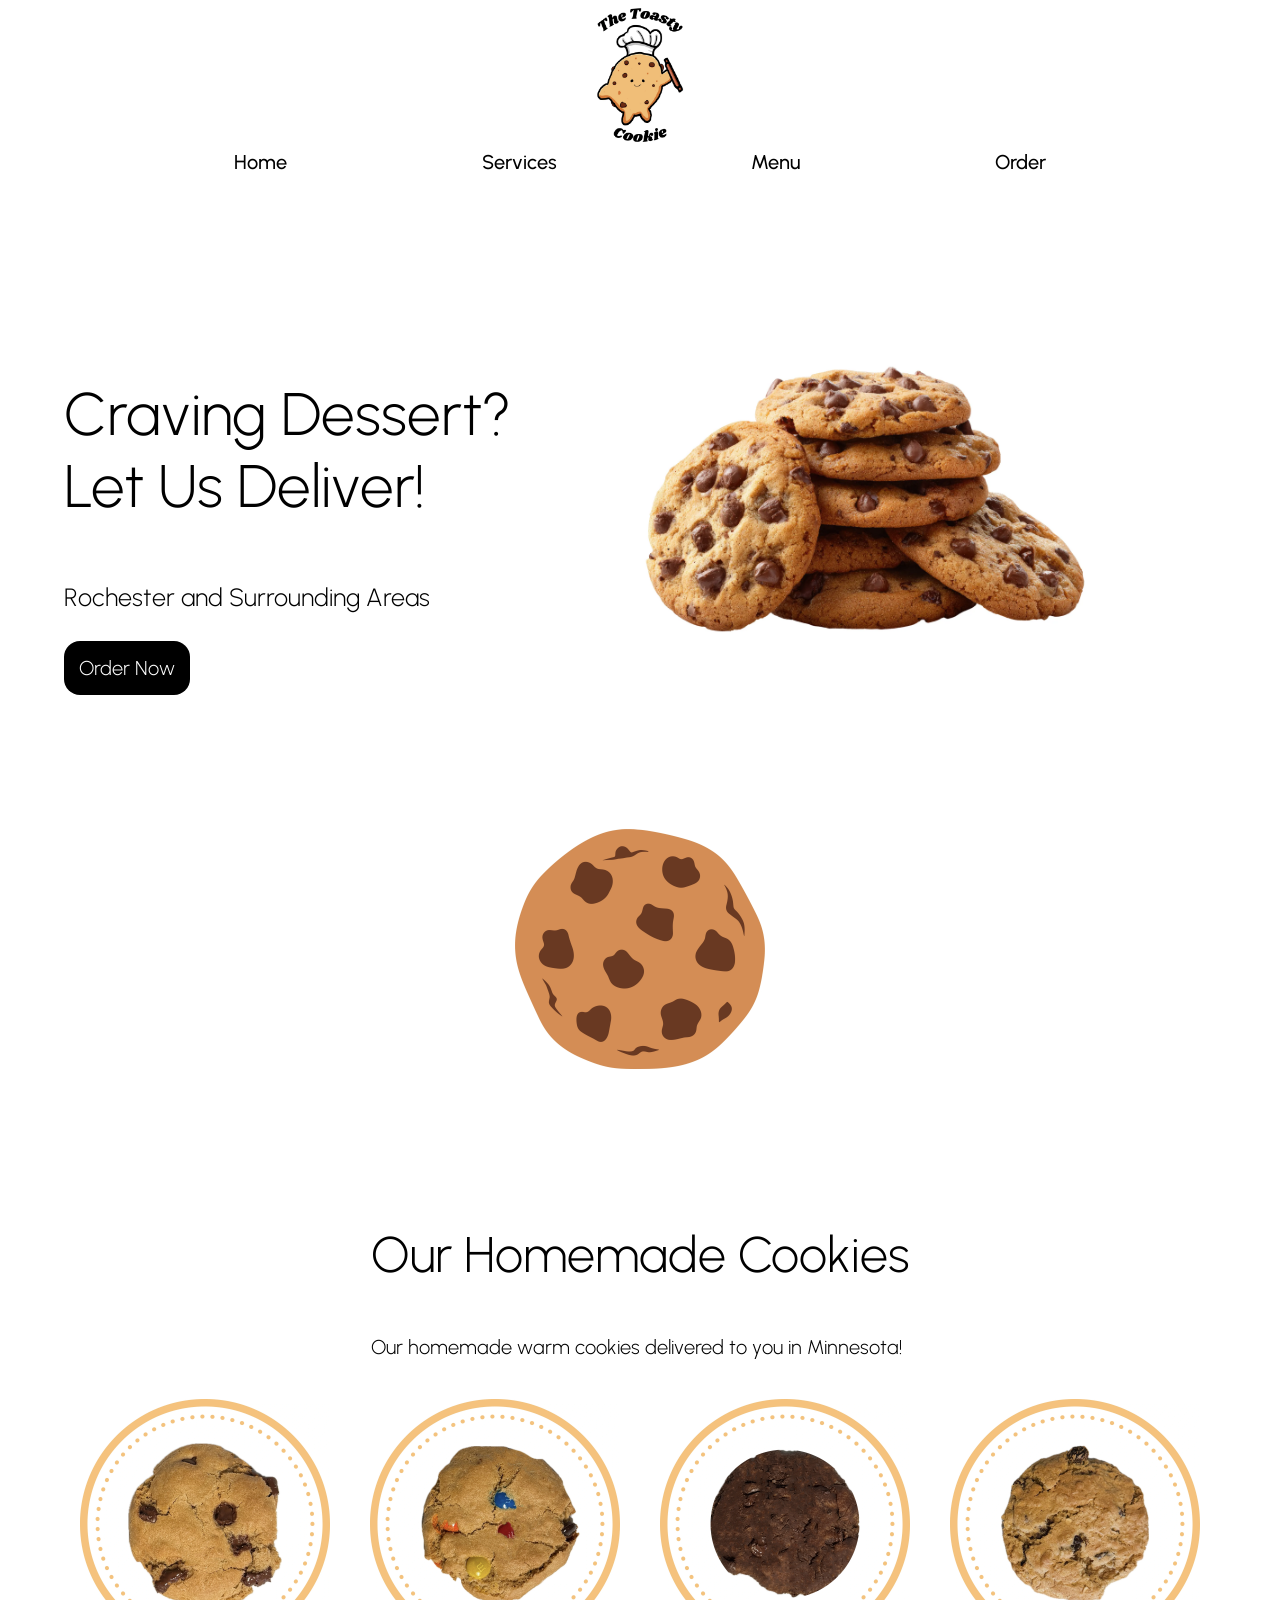
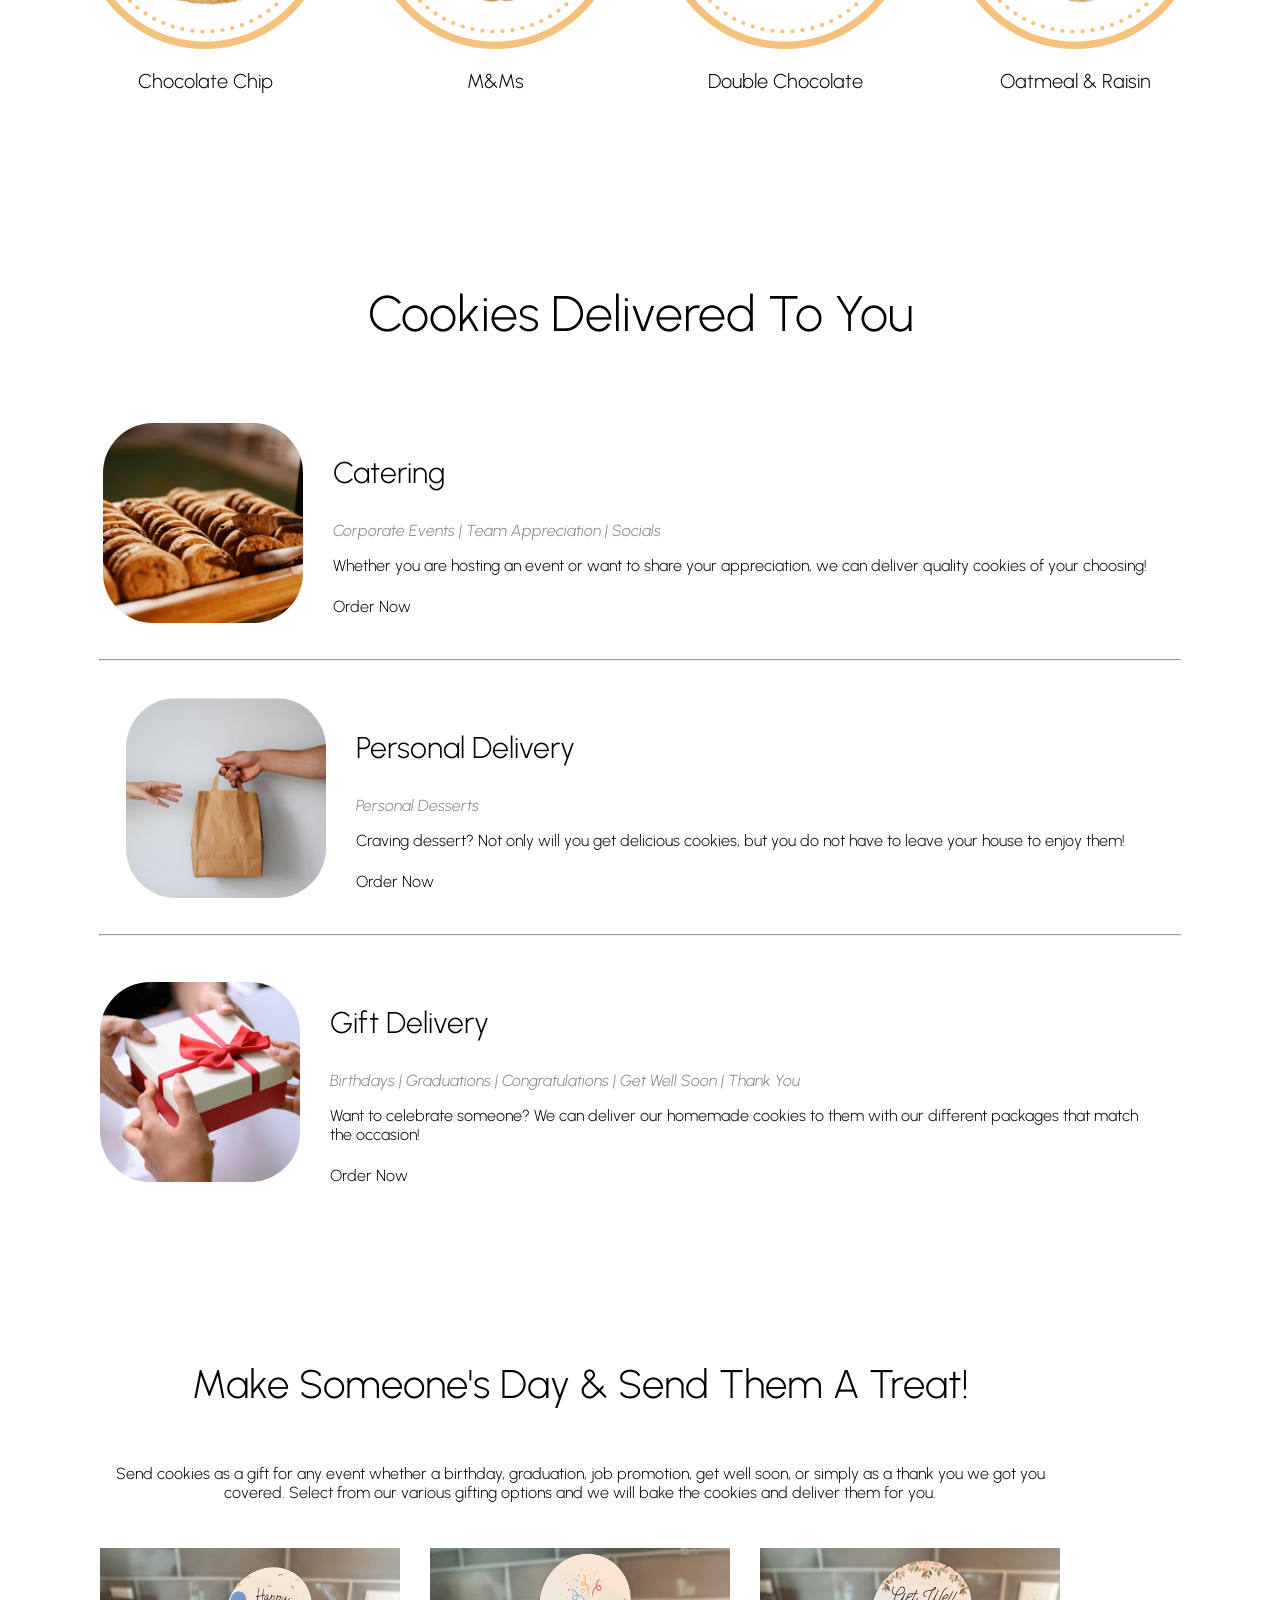
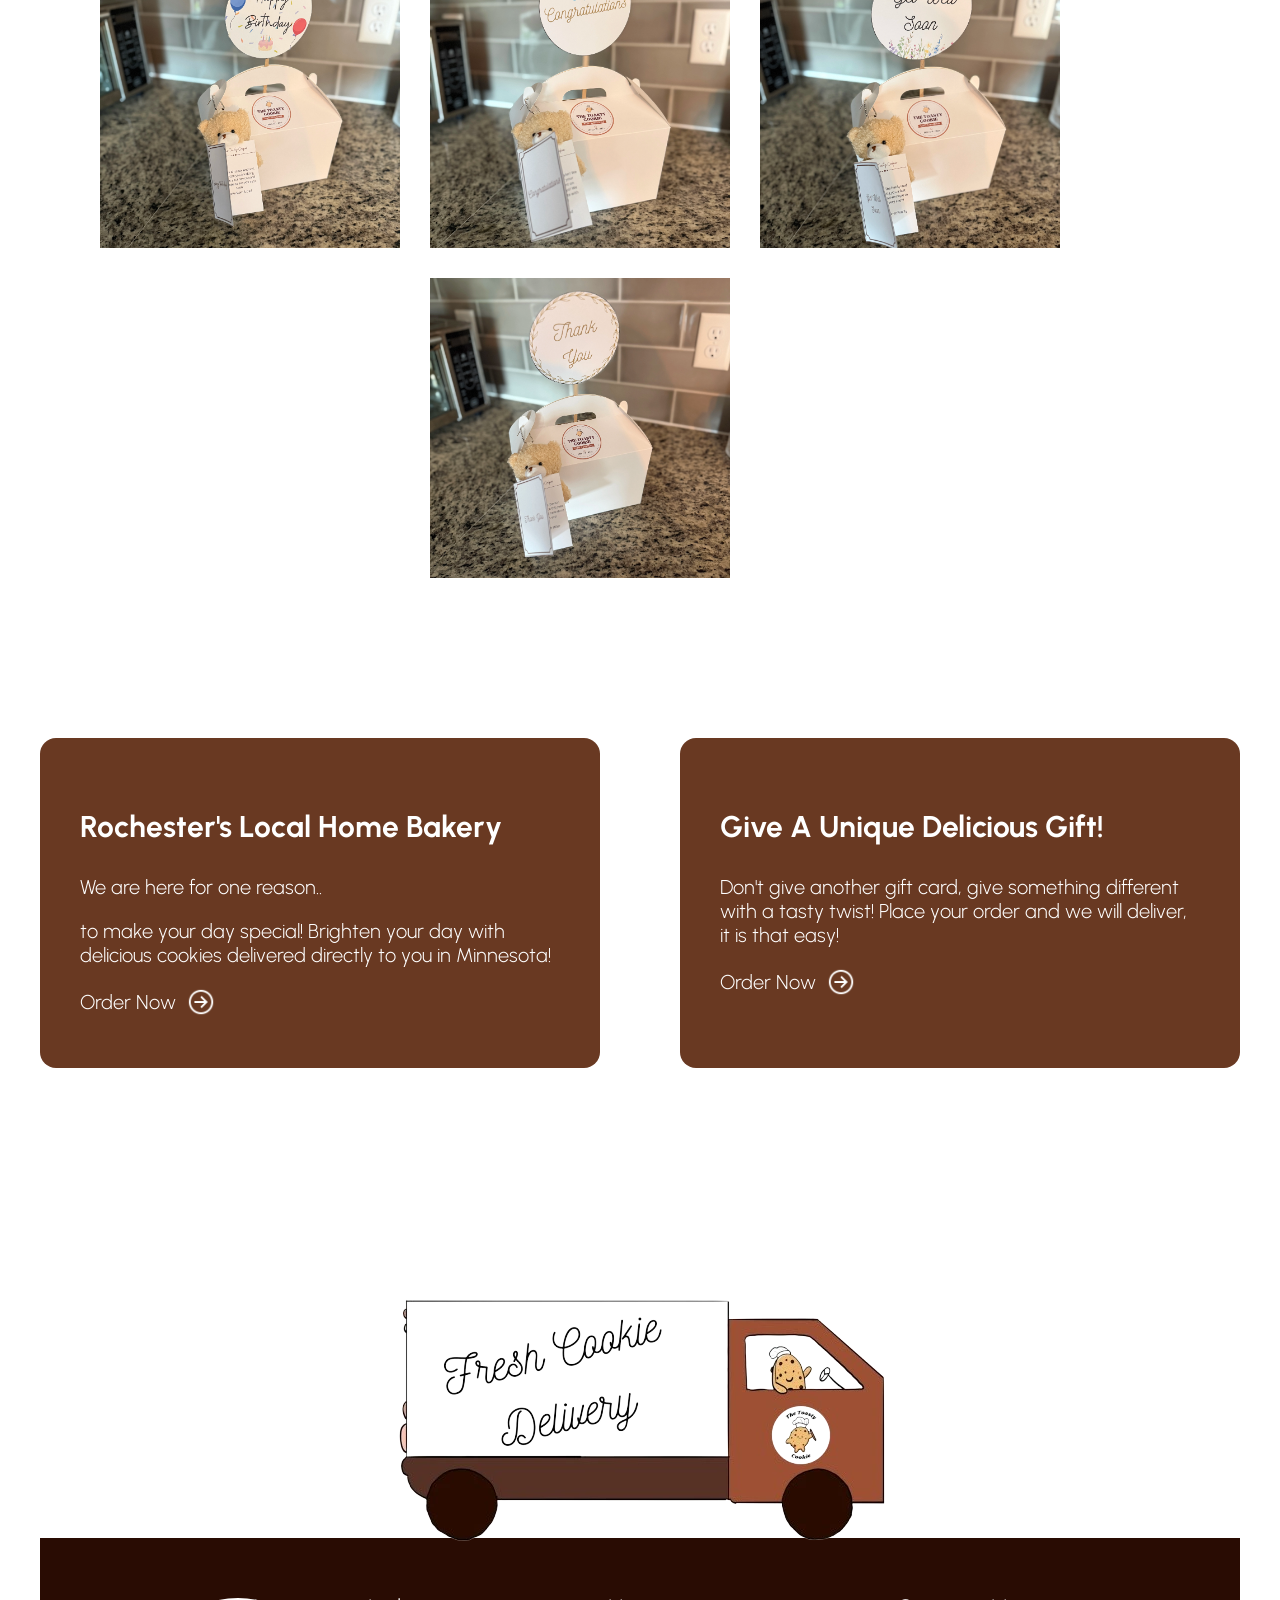
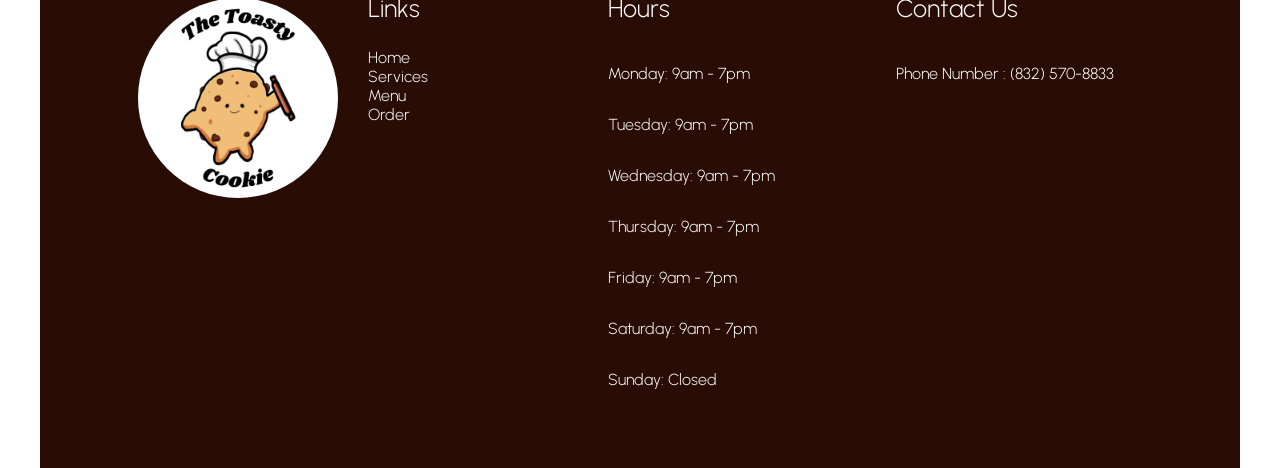
==== commit 1630dff9: "Add files via upload" ====
--- a/index.html
+++ b/index.html
@@ -109,7 +109,7 @@
                 <div><img src="./images/catering-service.webp" class="service-image" alt="Catering Image" loading=“lazy” decoding=“async”/></div>
                 <div class="service-item-text">
                     <p class="service-item-text-title">Catering</p>
-                    <p class="service-item-text-examples">Corporate Events | Team Appreciation</p>
+                    <p class="service-item-text-examples">Corporate Events | Team Appreciation | Socials</p>
                     <p>Whether you are hosting an event or want to share your appreciation, we can deliver quality cookies of your choosing!</p>
                     <div class="service-item-order"><a href="./order.html">Order Now</a><img src="./images/arrow.webp" class="service-item-order-arrow"></div>
                 </div>
@@ -154,22 +154,42 @@
 
         <div class="gift-showcase-images-container">
             <div class="gift-showcase-image-item">
-                <img src="./images/gift_type_images/happy_birthday.jpeg" class="gift_type_image_showcase" alt="Happy Birthday Delivery Package" loading=“lazy” decoding=“async”/>
+                <img src="./images/gift_type_images/happy_birthday.webp" class="gift_type_image_showcase" alt="Happy Birthday Delivery Package" loading=“lazy” decoding=“async”/>
             </div>
             
             <div class="gift-showcase-image-item">
-                <img src="./images/gift_type_images/congratulations.jpeg" class="gift_type_image_showcase" alt="Congratulations Delivery Package" loading=“lazy” decoding=“async”/>
-            </div>
-
-            <div class="gift-showcase-image-item">
-                <img src="./images/gift_type_images/get_well_soon.jpeg" class="gift_type_image_showcase" alt="Get Well Soon Delivery Package" loading=“lazy” decoding=“async” />
-            </div>
-
-            <div class="gift-showcase-image-item">
-                <img src="./images/gift_type_images/thank_you.jpeg" class="gift_type_image_showcase" alt="Thank You Delivery Package" loading=“lazy” decoding=“async” />
-            </div>
-        </div>
-    </div>
+                <img src="./images/gift_type_images/congratulations.webp" class="gift_type_image_showcase" alt="Congratulations Delivery Package" loading=“lazy” decoding=“async”/>
+            </div>
+
+            <div class="gift-showcase-image-item">
+                <img src="./images/gift_type_images/get_well_soon.webp" class="gift_type_image_showcase" alt="Get Well Soon Delivery Package" loading=“lazy” decoding=“async” />
+            </div>
+
+            <div class="gift-showcase-image-item">
+                <img src="./images/gift_type_images/thank_you.webp" class="gift_type_image_showcase" alt="Thank You Delivery Package" loading=“lazy” decoding=“async” />
+            </div>
+        </div>
+    </div>
+
+    <div class="blank-spacer"></div>
+
+    <div>
+        <div class="explanation-section-container">
+            <div class="personal-explanation-item-box">
+                <p class="personal-explanation-item-box-title">Rochester's Local Home Bakery</p>
+                <p>We are here for one reason..</p>
+                <p>to make your day special! Brighten your day with delicious cookies delivered directly to you in Minnesota!</p>
+                <div class="service-item-order-explanation"><a href="./order.html">Order Now</a><img src="./images/arrow.webp" class="service-item-order-arrow"></div>
+            </div>
+
+            <div class="gift-explanation-item-box">
+                <p class="personal-explanation-item-box-title">Give A Unique Delicious Gift!</p>
+                <p>Don't give another gift card, give something different with a tasty twist! Place your order and we will deliver, it is that easy!</p>
+                <div class="service-item-order-explanation"><a href="./order.html">Order Now</a><img src="./images/arrow.webp" class="service-item-order-arrow"></div>
+            </div>
+        </div>
+    </div>
+
 
     <div class="blank-spacer"></div>
 
--- a/styles/main-style.css
+++ b/styles/main-style.css
@@ -330,6 +330,67 @@
     font-size: 40px;
 }
 
+.explanation-section-container
+{
+    display: flex;
+    flex-direction: row;
+    justify-content: space-between;
+    align-items: flex-start;
+    flex-wrap: wrap;
+    width: 100%;
+}
+
+.personal-explanation-item-box
+{
+    width: 40%;
+    background-color: #693922;
+    border-radius: 16px;
+    padding: 40px;
+    font-size: 20px;
+    color: white;
+    height: 250px;
+}
+
+.gift-explanation-item-box
+{
+    width: 40%;
+    background-color: #693922;
+    border-radius: 16px;
+    padding: 40px;
+    font-size: 20px;
+    color: white;
+    height: 250px;
+}
+
+.personal-explanation-item-box-title
+{
+    font-size: 30px;
+    font-weight: bold;
+}
+
+.service-item-order-explanation
+{
+    display: flex;
+    flex-direction: row;
+    align-items: center;
+}
+
+.service-item-order-explanation a 
+{
+    text-decoration: none;
+    color:white;
+    padding-right: 10px;
+}
+
+.service-item-order-arrow
+{
+    width:30px;
+    filter: brightness(0) invert(1);
+
+}
+
+
+
 @media (max-width: 500px)
 {
     body
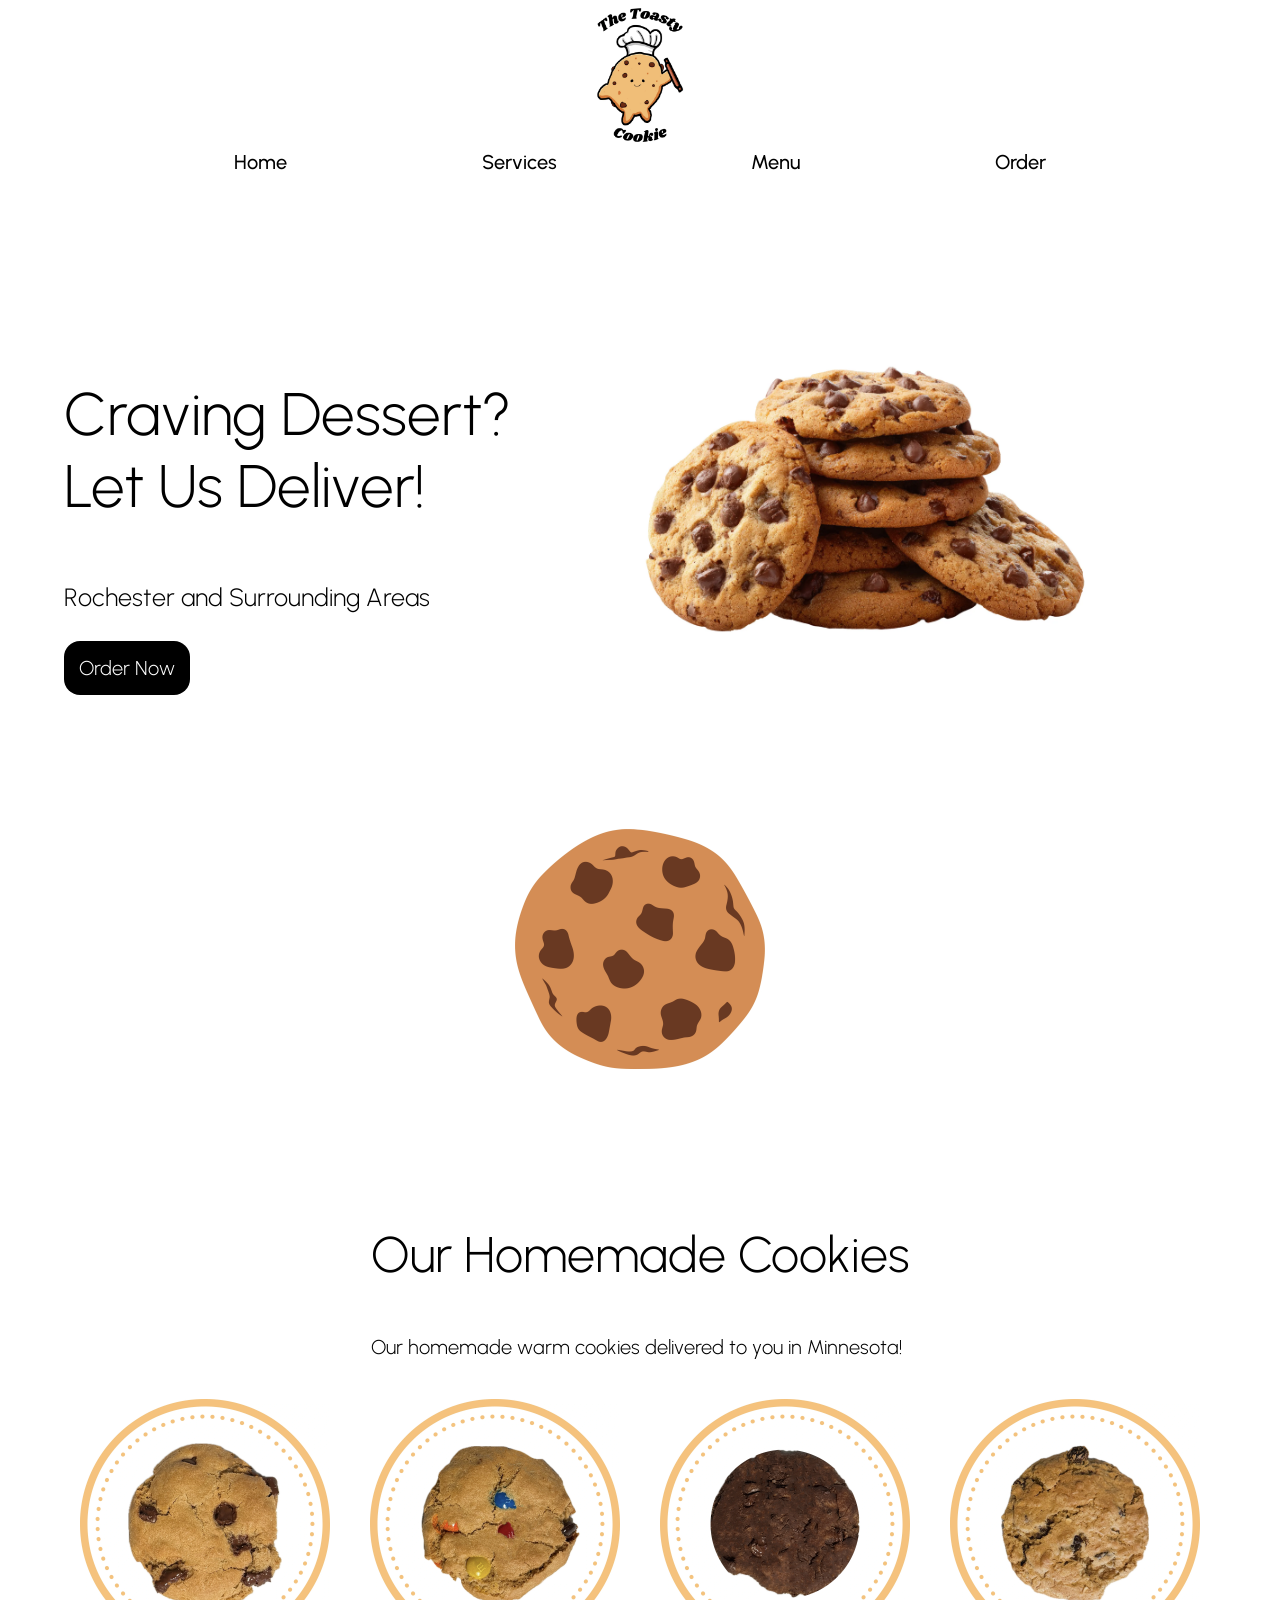
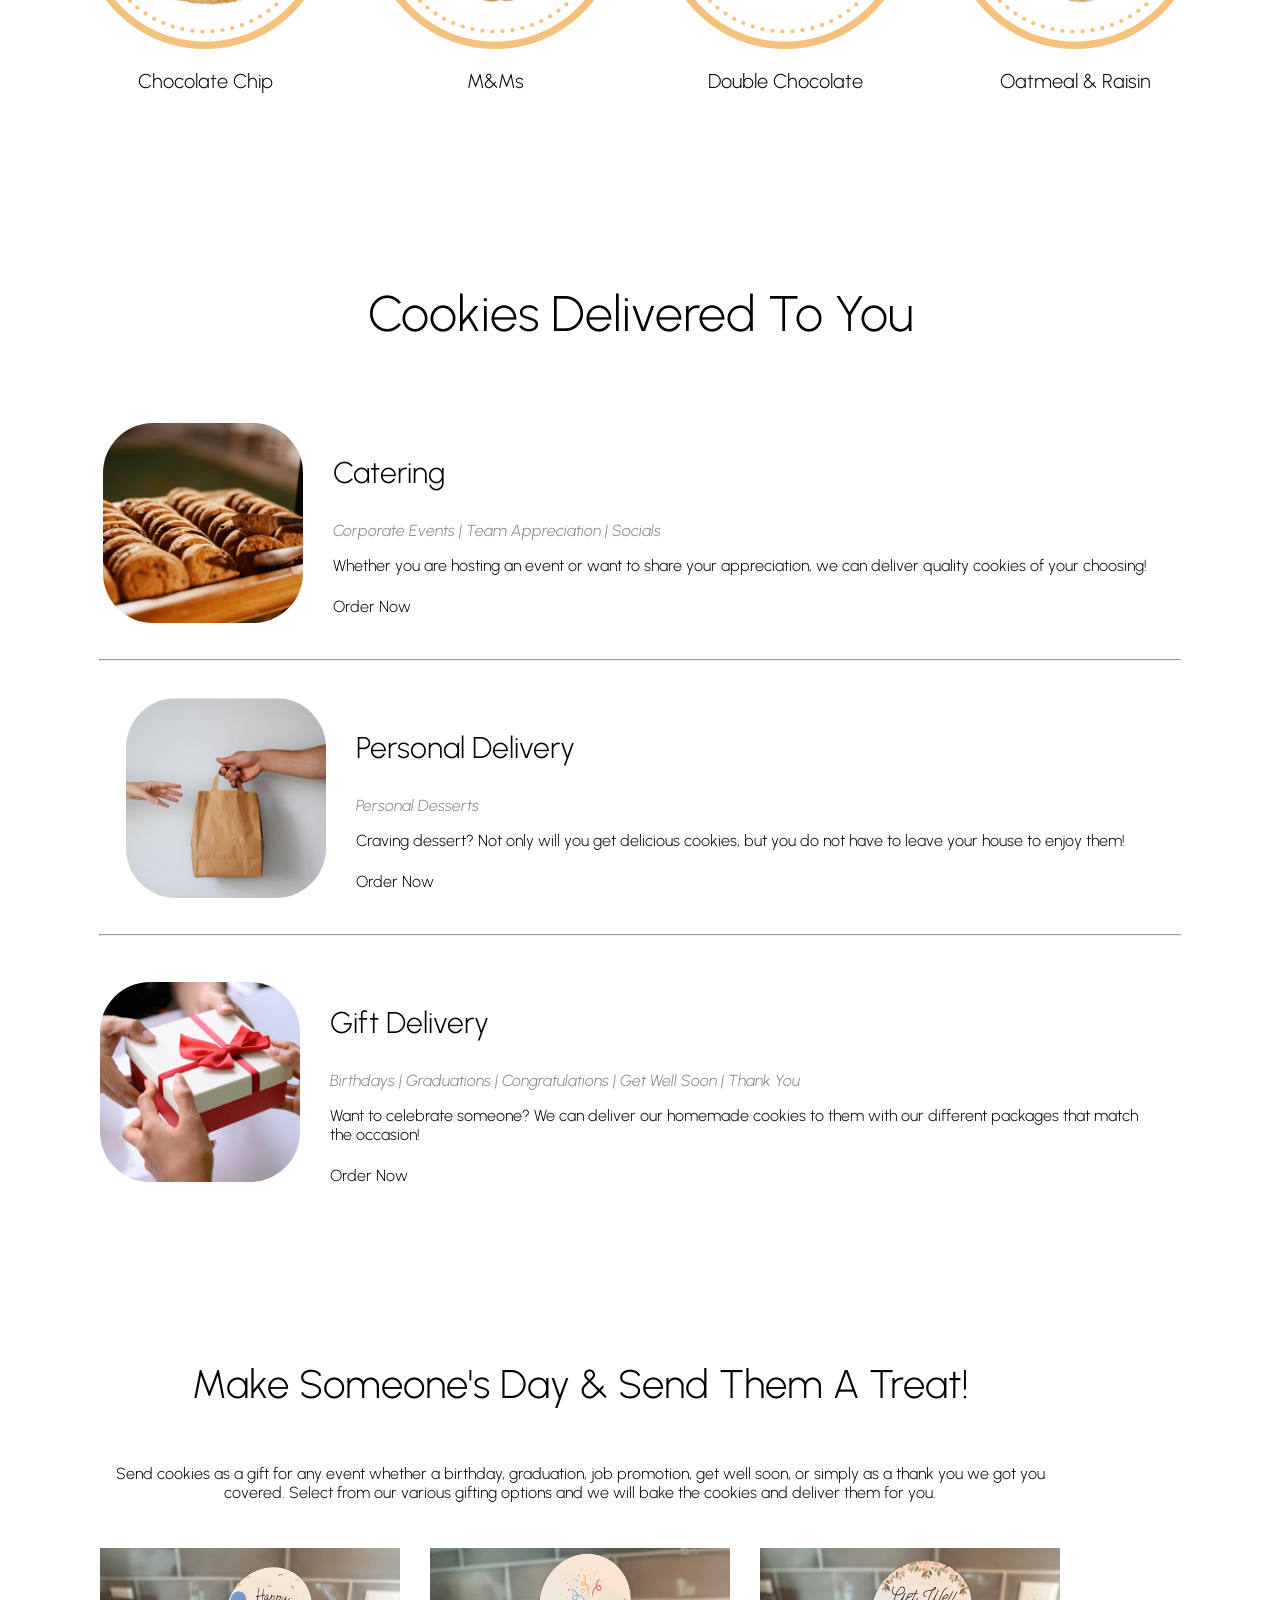
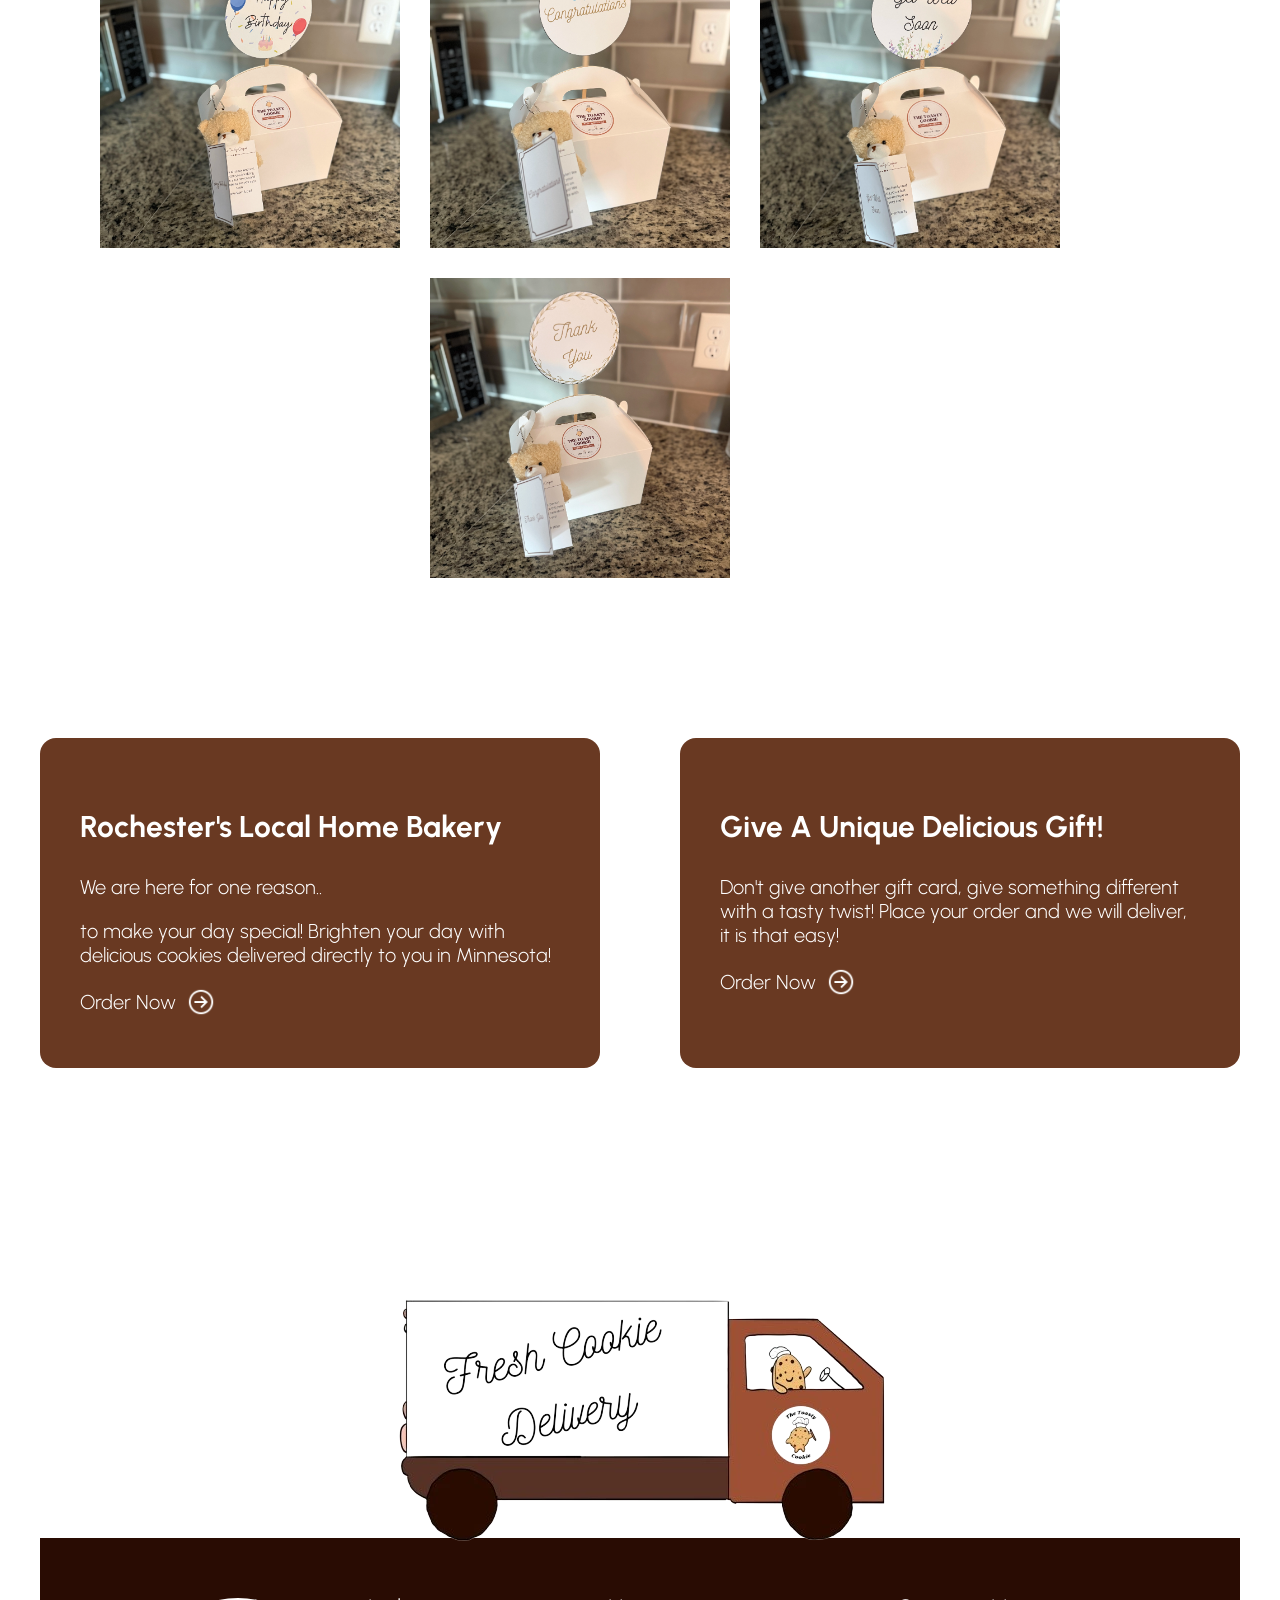
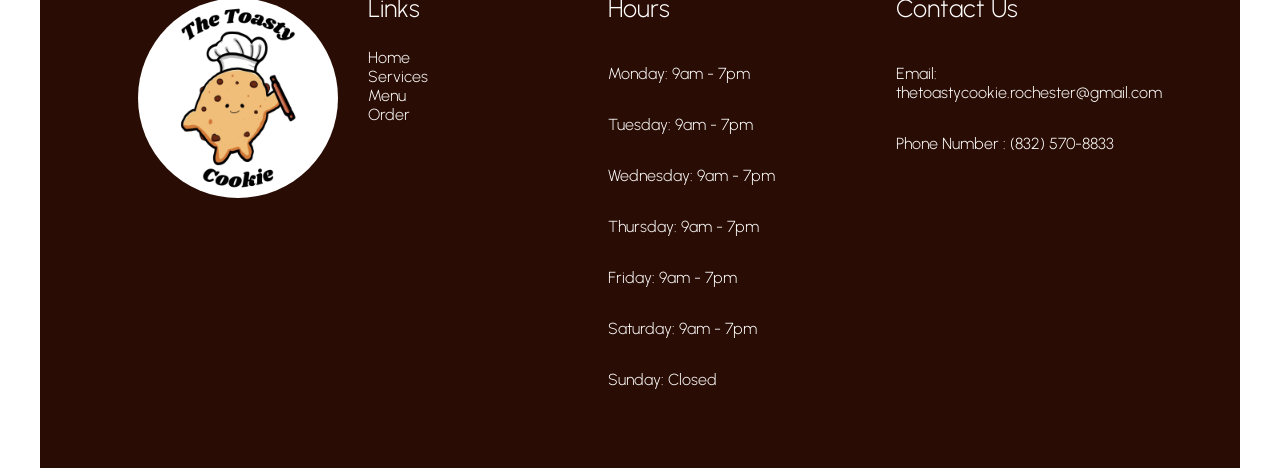
==== commit 13b3614a: "Update index.html" ====
--- a/index.html
+++ b/index.html
@@ -154,7 +154,7 @@
 
         <div class="gift-showcase-images-container">
             <div class="gift-showcase-image-item">
-                <img src="./images/gift_type_images/happy_birthday.webp" class="gift_type_image_showcase" alt="Happy Birthday Delivery Package" loading=“lazy” decoding=“async”/>
+                <img src="./images/gift_type_images/birthday.webp" class="gift_type_image_showcase" alt="Happy Birthday Delivery Package" loading=“lazy” decoding=“async”/>
             </div>
             
             <div class="gift-showcase-image-item">
@@ -225,7 +225,7 @@
 
             <div class="footer-contact-container">
                 <p class="footer-links-title">Contact Us</p>
-                <!--<p class="footer-links-text">Email: ---@gmail.com</p>-->
+                <p class="footer-links-text">Email: thetoastycookie.rochester@gmail.com</p>
                 <p class="footer-links-text">Phone Number : (832) 570-8833</p>
             </div>
         </div>
@@ -235,4 +235,4 @@
 
 
 
-</html>+</html>
